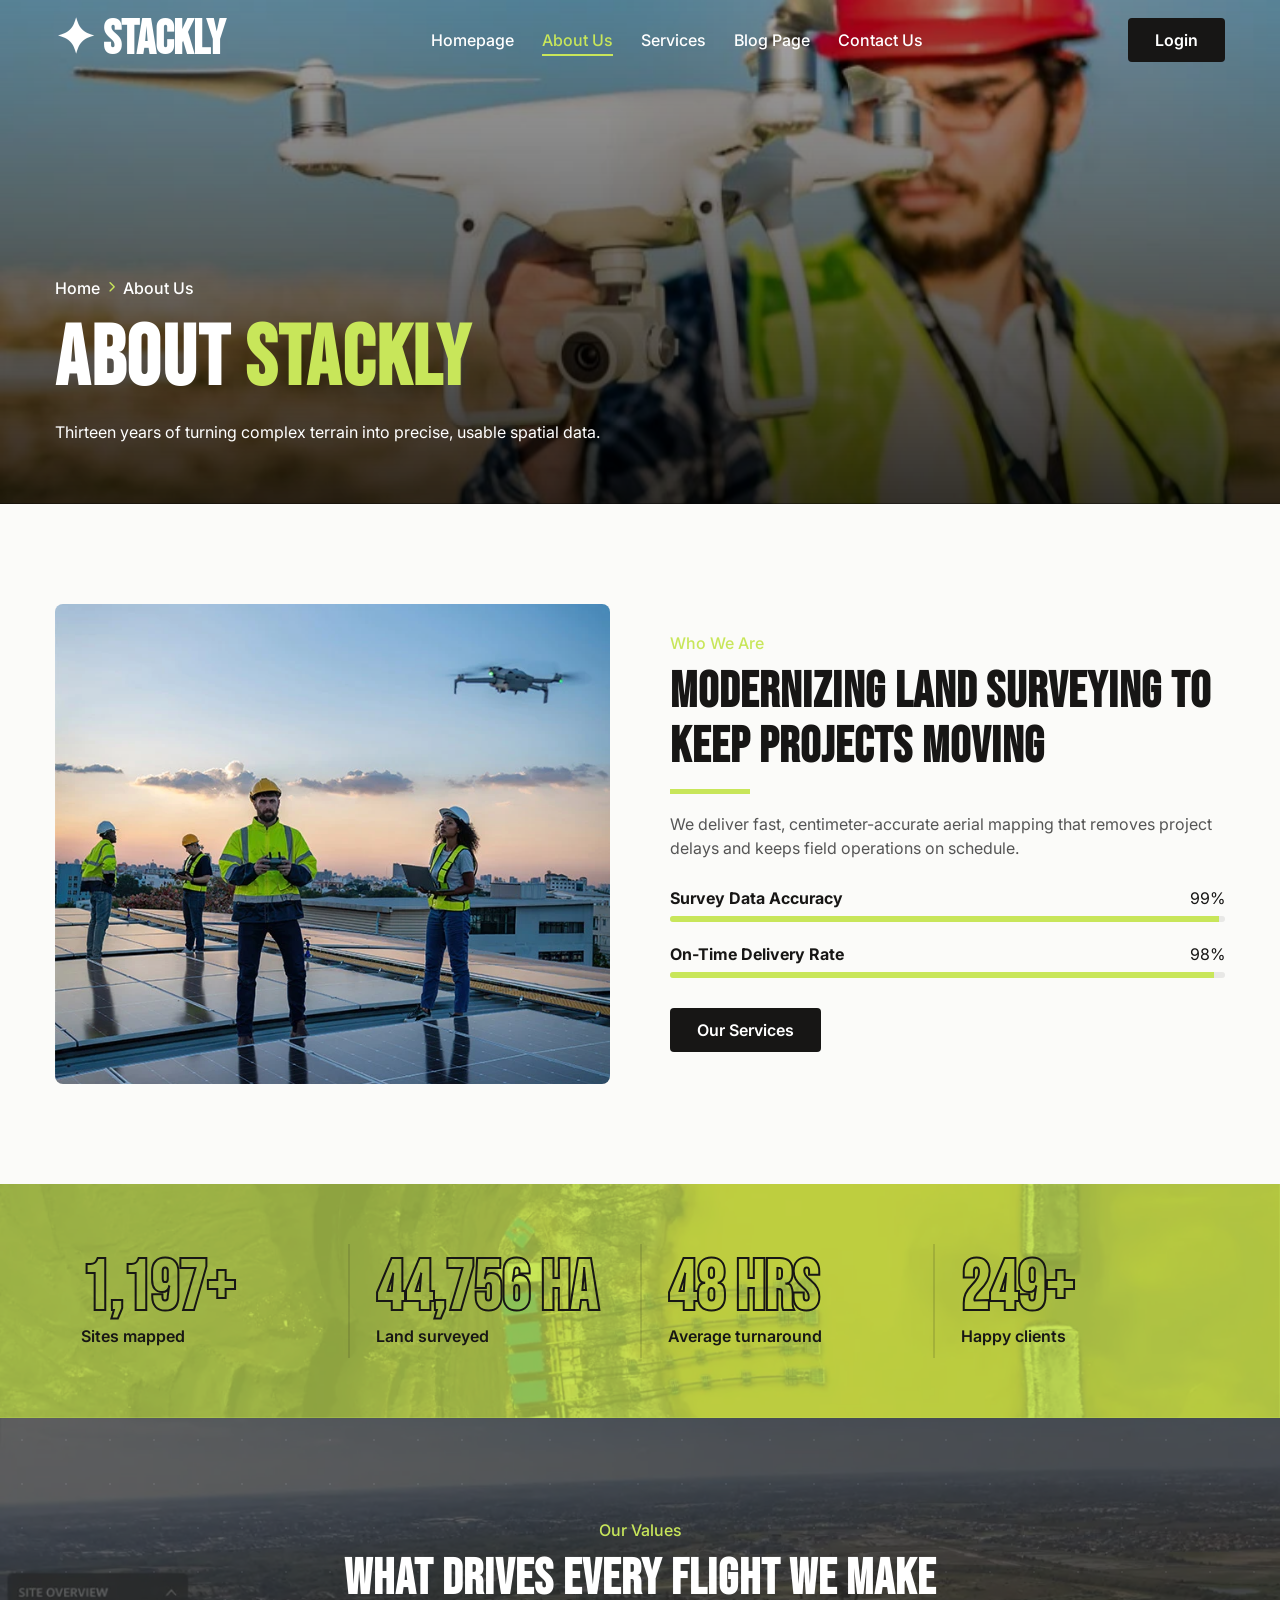
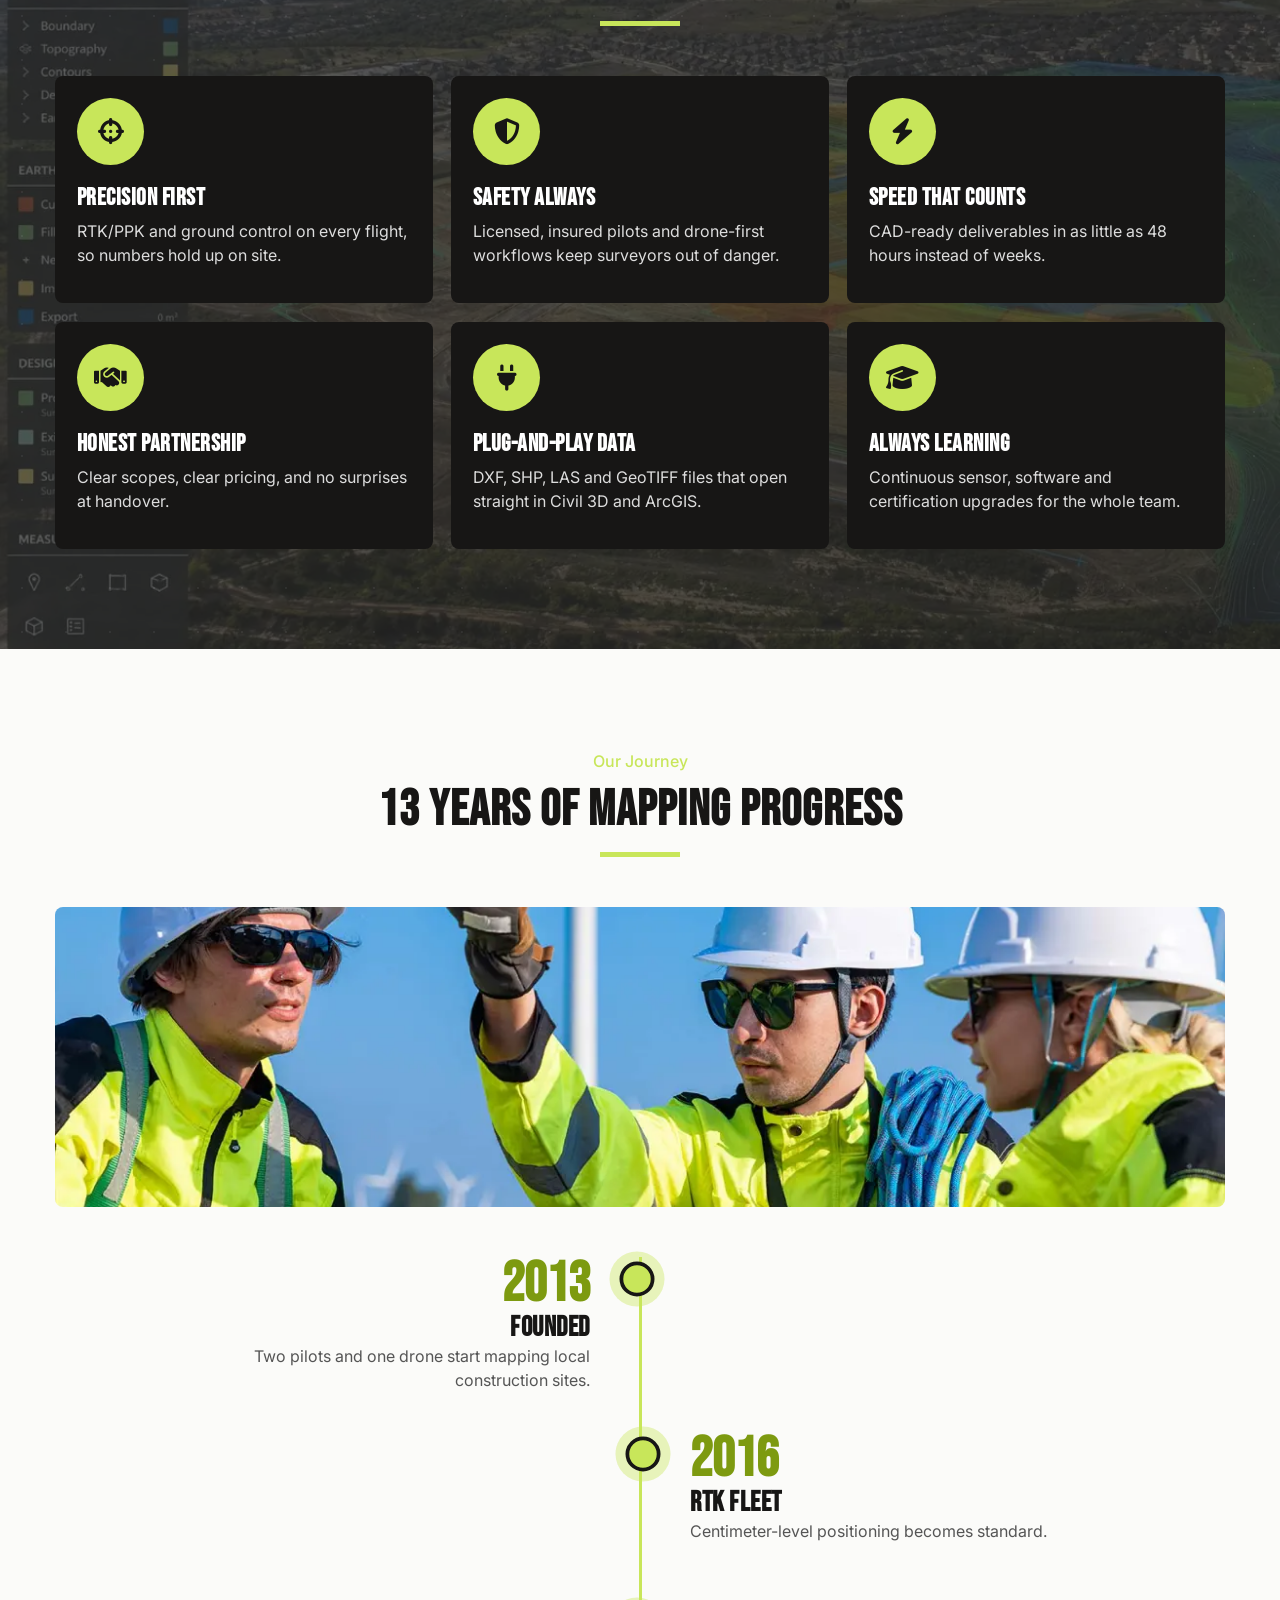
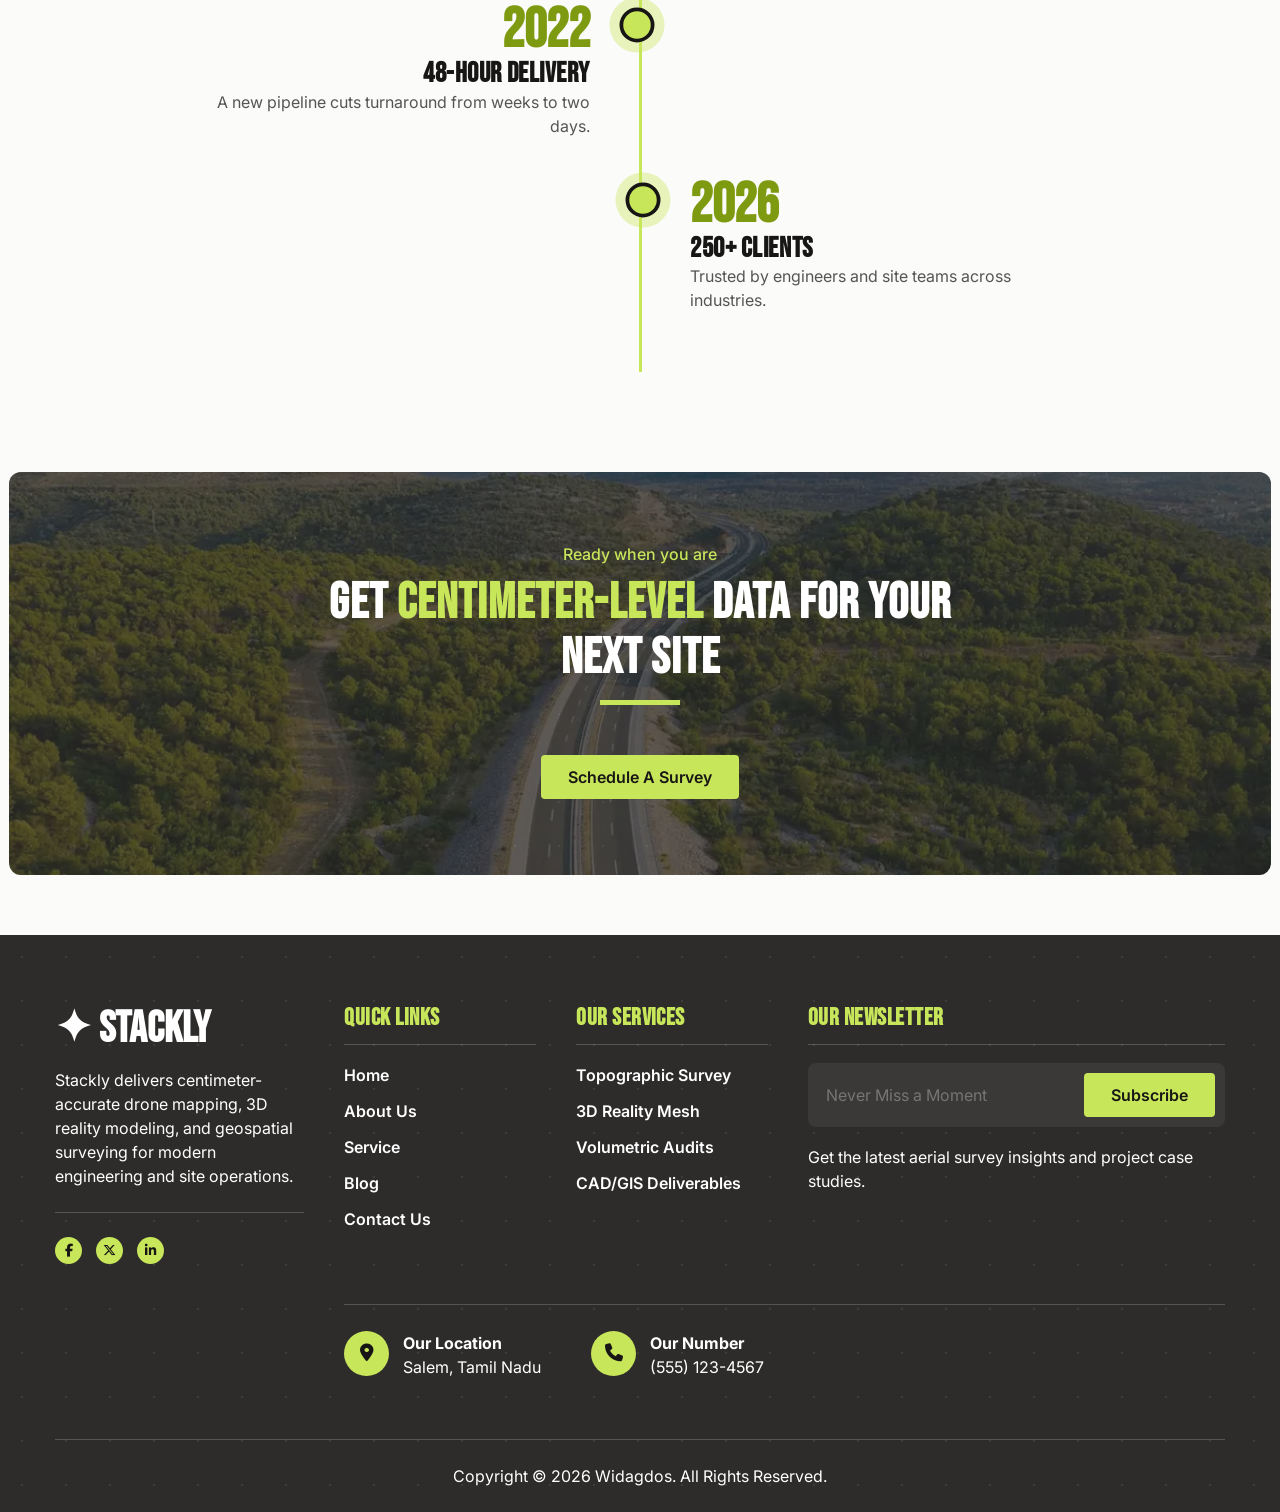
==== about.html @ cba0e506 "before logo change" ====
<!DOCTYPE html>
<html lang="en">

<head>
    <meta charset="UTF-8">
    <meta name="viewport" content="width=device-width, initial-scale=1">
    <title>Stackly – About Us</title>
    <link rel="preconnect" href="https://fonts.googleapis.com">
    <link href="https://fonts.googleapis.com/css2?family=Bebas+Neue&family=Inter:wght@400;500;600&display=swap"
        rel="stylesheet">
    <link rel="stylesheet" href="https://cdnjs.cloudflare.com/ajax/libs/font-awesome/6.5.2/css/all.min.css">
    <link rel="stylesheet" href="style.css">
    <link rel="stylesheet" href="inner.css">
</head>

<body class="">
    <header class="nav">
        <div class="wrap nav-in"><a href="./index.html" class="logo">✦ Stackly</a><button class="burger"
                aria-label="Menu"><i class="fa-solid fa-bars"></i></button>
            <nav class="menu"><a href="./index.html">Homepage</a><a href="./about.html">About Us</a><a
                    href="./service.html">Services</a><a href="./blog.html">Blog Page</a><a
                    href="./contact.html">Contact Us</a></nav><a href="./login.html" class="btn dark">Login</a>
        </div>
    </header>
    <section class="pg"><img
            src="./drone%20with%20person/man-holds-drone-in-field-with-safety-gear-2026-03-18-16-18-51-utc-768x512-compressed.webp"
            alt="Drone mapping">
        <div class="wrap">
            <div class="crumb"><a href="./index.html">Home</a><i class="fa-solid fa-chevron-right"></i><span>About
                    Us</span></div>
            <h1>About <span>Stackly</span></h1>
            <p>Thirteen years of turning complex terrain into precise, usable spatial data.</p>
        </div>
    </section>
    <section class="sec">
        <div class="wrap two">
            <div>
                <div class="ph"><img
                        src="./drone%20with%20person/solar-panel-installers-inspecting-rooftop-with-dro-2026-03-24-07-53-06-utc-compressed.webp"
                        alt="Pilot inspecting site"></div>
            </div>
            <div>
                <p class="eyebrow">Who We Are</p>
                <h2>Modernizing land surveying to keep projects moving</h2>
                <p class="muted" style="margin-bottom:26px">We deliver fast, centimeter-accurate aerial mapping that
                    removes project delays and keeps field operations on schedule.</p>
                <div class="bar" data-v="99">
                    <p><b>Survey Data Accuracy</b><span>99%</span></p>
                    <div><i></i></div>
                </div>
                <div class="bar" data-v="98">
                    <p><b>On-Time Delivery Rate</b><span>98%</span></p>
                    <div><i></i></div>
                </div><a href="./service.html" class="btn dark">Our Services</a>
            </div>
        </div>
    </section>
    <section class="stats"><img class="bgi mul"
            src="./aerial%20view%20lands/aerial-view-of-yellow-mining-waste-pools-2026-03-19-23-01-45-utc-compressed.webp"
            alt="">
        <div class="wrap sgrid">
            <div><b data-c="1200" data-s="+">1,200+</b><span>Sites mapped</span></div>
            <div><b data-c="45000" data-s=" ha">45,000 ha</b><span>Land surveyed</span></div>
            <div><b data-c="48" data-s=" hrs">48 hrs</b><span>Average turnaround</span></div>
            <div><b data-c="250" data-s="+">250+</b><span>Happy clients</span></div>
        </div>
    </section>
    <section class="sec dark dots"><img class="bgi"
            src="./aerial%20view%20lands/06933247-e378-4c4a-9e70-4e19dfe5c025-2026-09-21-1-compressed.webp" alt="">
        <div class="wrap center">
            <p class="eyebrow">Our Values</p>
            <h2>What drives every flight we make</h2>
            <div class="grid3 left">
                <article class="card"><i class="ico"><i class="fa-solid fa-crosshairs"></i></i>
                    <h3>Precision first</h3>
                    <p>RTK/PPK and ground control on every flight, so numbers hold up on site.</p>
                </article>
                <article class="card"><i class="ico"><i class="fa-solid fa-shield-halved"></i></i>
                    <h3>Safety always</h3>
                    <p>Licensed, insured pilots and drone-first workflows keep surveyors out of danger.</p>
                </article>
                <article class="card"><i class="ico"><i class="fa-solid fa-bolt"></i></i>
                    <h3>Speed that counts</h3>
                    <p>CAD-ready deliverables in as little as 48 hours instead of weeks.</p>
                </article>
                <article class="card"><i class="ico"><i class="fa-solid fa-handshake"></i></i>
                    <h3>Honest partnership</h3>
                    <p>Clear scopes, clear pricing, and no surprises at handover.</p>
                </article>
                <article class="card"><i class="ico"><i class="fa-solid fa-plug"></i></i>
                    <h3>Plug-and-play data</h3>
                    <p>DXF, SHP, LAS and GeoTIFF files that open straight in Civil 3D and ArcGIS.</p>
                </article>
                <article class="card"><i class="ico"><i class="fa-solid fa-graduation-cap"></i></i>
                    <h3>Always learning</h3>
                    <p>Continuous sensor, software and certification upgrades for the whole team.</p>
                </article>
            </div>
        </div>
    </section>
    <section class="sec">
        <div class="wrap center">
            <p class="eyebrow">Our Journey</p>
            <h2>13 years of mapping progress</h2>
            <div class="ph wide"><img
                    src="./drone%20with%20person/wind-turbine-engineers-inspecting-drone-on-wind-fa-2026-03-24-08-59-23-utc-compressed.webp"
                    alt="Engineers with survey drone"></div>
            <div class="tl" style="--tl:1">
                <div class="tl-item"><b>2013</b>
                    <h3>Founded</h3>
                    <p>Two pilots and one drone start mapping local construction sites.</p>
                </div>
                <div class="tl-item"><b>2016</b>
                    <h3>RTK fleet</h3>
                    <p>Centimeter-level positioning becomes standard.</p>
                </div>
                <div class="tl-item"><b>2022</b>
                    <h3>48-hour delivery</h3>
                    <p>A new pipeline cuts turnaround from weeks to two days.</p>
                </div>
                <div class="tl-item"><b>2026</b>
                    <h3>250+ clients</h3>
                    <p>Trusted by engineers and site teams across industries.</p>
                </div>
            </div>
        </div>
    </section>
    <section class="cta dark dots"><img class="bgi"
            src="./aerial%20view%20lands/highway-passes-through-landscape-of-mountains-and-2026-03-19-23-09-55-utc-compressed.webp"
            alt="">
        <div class="wrap center">
            <p class="eyebrow">Ready when you are</p>
            <h2>Get <span style="color:var(--lime)">centimeter-level</span> data for your next site</h2><a
                href="./contact.html" class="btn lime">Schedule A Survey</a>
        </div>
    </section>
    <footer class="dark dots foot">
        <div class="wrap fgrid">
            <div><a href="./index.html" class="logo">✦ Stackly</a>
                <p>Stackly delivers centimeter-accurate drone mapping, 3D reality modeling, and geospatial surveying for
                    modern engineering and site operations.</p>
                <div class="soc"><a href="./404.html" aria-label="Facebook"><i
                            class="fa-brands fa-facebook-f"></i></a><a href="./404.html" aria-label="X"><i
                            class="fa-brands fa-x-twitter"></i></a><a href="./404.html" aria-label="LinkedIn"><i
                            class="fa-brands fa-linkedin-in"></i></a></div>
            </div>
            <div>
                <h5>Quick Links</h5><a href="./index.html">Home</a><a href="./about.html">About Us</a><a
                    href="./service.html">Service</a><a href="./blog.html">Blog</a><a href="./contact.html">Contact
                    Us</a>
            </div>
            <div>
                <h5>Our Services</h5><a href="./service.html">Topographic Survey</a><a href="./service.html">3D Reality
                    Mesh</a><a href="./service.html">Volumetric Audits</a><a href="./service.html">CAD/GIS
                    Deliverables</a>
            </div>
            <div>
                <h5>Our Newsletter</h5>
                <form class="news"><input type="email" placeholder="Never Miss a Moment" required><button
                        class="btn lime">Subscribe</button></form>
                <p>Get the latest aerial survey insights and project case studies.</p>
            </div>
            <div class="contact">
                <div><i class="ico"><i class="fa-solid fa-location-dot"></i></i>
                    <p><b>Our Location</b><br>Salem, Tamil Nadu</p>
                </div>
                <div><i class="ico"><i class="fa-solid fa-phone"></i></i>
                    <p><b>Our Number</b><br>(555) 123-4567</p>
                </div>
            </div>
        </div>
        <p class="copy">Copyright © 2026 Widagdos. All Rights Reserved.</p>
    </footer>
    <script src="inner.js"></script>
</body>

</html>
---- style.css ----
:root{--lime:#c8e65a;--ink:#171615;--panel:#2d2c2b;--bg:#fbfbf9;--mut:#555;--r:8px}
*{box-sizing:border-box;margin:0;padding:0}
html{scroll-behavior:smooth}
body{font-family:Inter,sans-serif;background:var(--bg);color:var(--ink);line-height:1.5}
h1,h2,h3,h4,h5,.logo,.n,.years strong{font-family:'Bebas Neue',sans-serif;font-weight:400;text-transform:uppercase;line-height:1.1;letter-spacing:.02em}
a{color:inherit;text-decoration:none}
ul{list-style:none}
.wrap{max-width:1210px;margin:0 auto;padding:0 20px}
.sec{padding:100px 0}
h2{font-size:clamp(34px,4.5vw,50px);margin-bottom:18px}
.eyebrow{color:var(--lime);font-weight:500;margin-bottom:10px}
.muted{color:var(--mut)}
.center{text-align:center}.center h2{max-width:700px;margin:0 auto 50px}
.btn{display:inline-block;padding:12px 27px;border:0;border-radius:4px;font:600 16px Inter;cursor:pointer;transition:.2s}
.btn.lime{background:var(--lime);color:var(--ink)}.btn.dark{background:var(--ink);color:#fff}
.btn:hover{transform:translateY(-2px)}
:focus-visible{outline:2px solid var(--lime);outline-offset:3px}
.dark{background:var(--ink);color:#fff}
.dots{background-image:radial-gradient(circle,#ffffff14 1px,transparent 1.5px);background-size:44px 44px;background-color:var(--panel)}
.grad{background:radial-gradient(circle at 30% 0,#333,#1c1b1a 60%)}
.ph{border-radius:var(--r);position:relative}
.ico{display:grid;place-items:center;width:67px;height:67px;border-radius:50%;background:var(--lime);font-style:italic;font-size:26px;color:var(--ink)}

/* nav */
.nav{position:fixed;inset:0 0 auto;z-index:20;padding:14px 0;transition:.3s}
.nav.stuck{background:#171615ee;backdrop-filter:blur(8px)}
.nav-in{display:flex;align-items:center;justify-content:space-between;gap:20px;color:#fff}
.logo{font-size:48px;color:#fff}.logo{letter-spacing:0}
.menu{display:flex;gap:28px;font-weight:500}
.menu a:hover{color:var(--lime)}
.burger{display:none;background:none;border:0;color:#fff;font-size:28px}

/* hero (CHANGED: real background image, gradient overlay kept for text contrast) */
.hero{min-height:100vh;display:flex;align-items:flex-end;padding:160px 0 50px;color:#fff;border-radius:0;
 background:linear-gradient(180deg,#0000 30%,#000a 90%),url("./drones/drone-flying-above-mountain-landscape-on-overcast-2026-03-17-05-30-53-utc-compressed.webp") center/cover no-repeat,linear-gradient(160deg,#8fb6d3,#5d87a6 50%,#3b4a58)}
.hero-in{display:flex;justify-content:space-between;align-items:flex-end;gap:30px;width:100%}
.hero h1{font-size:clamp(56px,9vw,96px);margin-bottom:24px}.hero h1 span{color:var(--lime)}
.hero p{max-width:600px;margin-bottom:34px;font-size:17px}
.watch{display:grid;grid-template-columns:1fr 200px;background:#2a2928;border-radius:var(--r);position:relative;width:min(423px,100%)}
.watch>div:first-of-type{padding:26px 26px 20px}.watch h3{font-size:24px;margin-bottom:10px}.watch p{font-size:15px;margin:0}
.tag{position:absolute;top:-40px;right:0;background:var(--lime);color:var(--ink);padding:5px 13px;border-radius:4px 4px 0 0;font-weight:500;font-size:16px;font-family:Inter}
.vid{display:grid;place-items:center;height:160px;border-radius:0 var(--r) var(--r) 0}
.play{width:55px;height:55px;border-radius:50%;border:0;background:var(--lime);cursor:pointer;font-size:16px}

/* about */
.about{display:grid;grid-template-columns:1fr 1fr;gap:60px;align-items:center}
.collage{position:relative;height:630px;margin-left:58px}
.collage .big{width:464px;height:100%;background:linear-gradient(180deg,#3a7ab8,#e0a370 60%,#2a3a55)}
.collage .small{position:absolute;left:-58px;top:70px;width:232px;height:230px;border:4px solid #fff;background:linear-gradient(#0a8ee8,#c8e65a)}
.years{position:absolute;right:-58px;bottom:55px;width:290px;height:187px;padding:26px;border-radius:var(--r);color:#fff;background:linear-gradient(160deg,#5f7a10,var(--lime))}
.years strong{display:block;font-size:80px;line-height:1}.years span{font:400 32px 'Bebas Neue';text-transform:uppercase}
.about h2{color:var(--ink)}.about .muted{margin-bottom:30px}
.lic{display:flex;gap:16px;margin-bottom:24px}.ico{flex:none}.lic .ico{width:54px;height:54px;font-size:22px}
.lic h4{font-size:24px}
.bar{margin-bottom:20px}.bar p{display:flex;justify-content:space-between}
.bar div{height:6px;background:#e8e8e6;border-radius:6px;margin-top:6px;overflow:hidden}
.bar i{display:block;height:100%;width:0;background:var(--lime);transition:width 1.4s ease}
.bar+.btn{margin-top:10px}

/* services */
.head-row{display:flex;justify-content:space-between;align-items:flex-start;gap:20px;margin-bottom:50px}
.head-row h2{max-width:640px;margin:0}
.grid3{display:grid;grid-template-columns:repeat(3,1fr);gap:18px}
.card{background:var(--ink);padding:22px;border-radius:var(--r)}
.card .ico{width:67px;height:67px;margin-bottom:26px}
.card h3{font-size:24px;margin-bottom:8px}.card p{margin-bottom:14px}.card>a{font-weight:600;display:inline-block;margin-bottom:22px}
.card .ph{height:283px;background:linear-gradient(135deg,#d99a3a,#f2d6a0 50%,#4e9c92)}
.card .ph.b{background:linear-gradient(135deg,#1e3a4a,#38c9c0 60%,#8a5ab8)}
.card .ph.c{background:linear-gradient(135deg,#6c7a86,#c9d86a 55%,#e4553f)}
.pill{position:absolute;left:14px;bottom:14px;background:var(--lime);color:var(--ink);padding:6px 14px;border-radius:20px;font-weight:600}
.trust{text-align:center;margin-top:40px}.trust em{font-style:normal;color:var(--lime)}

/* why */
.why{position:relative;height:580px}
.drone{position:absolute;inset:40px 0 0;display:grid;place-items:center;font-size:200px;opacity:.85}
.fbox{position:absolute;width:308px;padding:22px 26px;border:1px solid #c9c9d9;border-radius:16px;text-align:left;background:var(--bg)}
.fbox h4{font-size:23px;margin-bottom:6px}.fbox p{color:var(--mut)}
.n{position:absolute;font-size:44px}
.f1{right:0;top:55px}.f1 .n{top:-58px;left:143px}
.f2{right:100px;bottom:0}.f2 .n{top:-42px;left:158px}
.f3{left:0;top:230px}.f3 .n{top:-42px;left:-40px;left:auto;right:-140px;top:-45px}

/* testimonial */
.testi{display:grid;grid-template-columns:1fr 1.1fr;gap:80px;align-items:center;padding:40px 20px}
.testi>div:first-child{padding-right:40px;border-right:1px solid #ffffff30}
.testi h2{font-size:44px}
.slider{overflow:hidden}
.track{display:flex;transition:transform .6s ease}
blockquote{flex:0 0 100%;padding-right:30px;font-weight:500;font-size:19px}
.stars{color:#fbbf24;letter-spacing:8px;margin-bottom:14px}
blockquote footer{display:flex;gap:14px;align-items:center;margin-top:22px}
.av{width:63px;height:63px;border-radius:50%;background:linear-gradient(135deg,#ddd,#888)}
blockquote footer b{display:block;font:400 22px 'Bebas Neue';color:var(--lime);letter-spacing:.03em;text-transform:uppercase}
blockquote footer span{font-weight:400;font-size:16px}
.dotsnav{display:flex;gap:10px;margin-top:20px}
.dotsnav button{width:8px;height:8px;border-radius:50%;border:0;background:#888;cursor:pointer;padding:0}
.dotsnav .on{background:var(--lime)}

/* cases */
.left{text-align:left}
.case{height:518px;overflow:hidden;border-radius:14px;color:#fff;display:flex;align-items:flex-end;padding:22px;overflow:visible}
.case .tag{top:-18px;left:19px;right:auto;border-radius:4px;font:400 18px 'Bebas Neue';text-transform:uppercase}
.case.d{background:linear-gradient(#cfe0ee,#5f8f4a 55%,#3e5a2c)}
.case.e{background:linear-gradient(135deg,#222,#8a7a10 65%,#3a4a5a)}
.case.g{background:linear-gradient(135deg,#a8703f,#d9b98a 60%,#8ea0aa)}
.cap{width:100%;padding:16px 18px;background:#2b2320c8;backdrop-filter:blur(6px);border-radius:8px}
.cap h3{font-size:24px;margin-bottom:8px}.cap p{font-size:15px;margin-bottom:8px}

/* cta / how */
.cta{margin:0 9px;border-radius:12px;padding:70px 0;position:relative}
.cta-in{display:grid;grid-template-columns:1fr 1fr;gap:30px;align-items:center}
.cta h2 span{color:var(--lime)}.cta p:not(.eyebrow){margin-bottom:26px}
.map{font-size:260px;text-align:center;opacity:.55;filter:grayscale(1)}
.how{display:grid;grid-template-columns:.8fr 1.4fr;gap:50px}
.step{background:#f4f4f4;border-radius:var(--r);padding:18px;margin-bottom:18px}
.sh{display:flex;align-items:center;gap:14px;cursor:pointer}
.sh i{display:grid;place-items:center;width:51px;height:51px;border-radius:50%;background:var(--lime);font:400 28px 'Bebas Neue'}
.sh h3{font-size:26px}
.sb{display:flex;gap:26px;margin-top:14px;padding:18px;background:#ececec;border-radius:var(--r)}
.sb p{flex:1;padding-right:26px;border-right:1px solid #ccc;color:var(--mut)}
.sb ul{flex:1;color:var(--mut)}.sb li:before{content:"● ";font-size:10px;color:var(--ink)}
.step.open{background:var(--ink);color:#fff}.step.open .sb{background:#fff;color:var(--ink)}.step.open .sb p,.step.open .sb ul{color:var(--ink)}

/* faq */
.faq{display:grid;grid-template-columns:1fr 1fr;gap:60px;align-items:center;padding-top:60px;padding-bottom:60px}
.faqimg{position:relative;height:600px}
.faqimg .one{position:absolute;left:87px;top:0;width:406px;height:450px;background:linear-gradient(#78a9d6,#c9b07a)}
.faqimg .two{position:absolute;right:0;bottom:0;width:260px;height:235px;border:5px solid #111;background:linear-gradient(#5b9ad6,#c9c1b0)}
.badge{position:absolute;left:0;top:356px;width:174px;height:174px;border-radius:50%;background:linear-gradient(160deg,#5f7a10,var(--lime));color:var(--ink);display:grid;place-content:center;text-align:center;font-weight:500;z-index:2}
.badge b{font:400 44px 'Bebas Neue'}
.faq h2 span{color:var(--lime)}
.q{margin-bottom:14px;border-radius:4px;overflow:hidden}
.q button{width:100%;display:flex;justify-content:space-between;padding:13px 14px;border:0;background:#fff;font:600 16px Inter;text-align:left;cursor:pointer}
.q b{transition:.3s;transform:rotate(180deg)}
.q.open button{background:var(--lime)}.q.open b{transform:none}
.a{max-height:0;overflow:hidden;transition:max-height .35s;background:#1a1918;padding:0 22px}
.q.open .a{max-height:220px;padding:18px 22px}

/* blog */
.post{background:#f4f4f4;border-radius:var(--r);padding-bottom:26px}
.post .ph{height:256px;border-radius:var(--r) var(--r) 0 0;margin-bottom:26px}
.p1{background:linear-gradient(#1a8ee8,#c8e65a)}.p2{background:linear-gradient(135deg,#8a6a4a,#e8e6e0)}.p3{background:linear-gradient(#6a98c0,#8db0cf)}
.post h3,.post p,.post .btn{margin-left:18px;margin-right:18px}
.post h3{font-size:24px;margin-bottom:8px}.post p{margin-bottom:14px}

/* footer */
.foot{padding-top:70px}
.fgrid{display:grid;grid-template-columns:1.3fr 1fr 1fr 1.4fr;gap:40px}
.fgrid>div:first-child .logo{font-size:44px}
.fgrid a:not(.btn):not(.logo){display:block;margin-bottom:12px;font-weight:600}
.fgrid h5{font-size:24px;color:var(--lime);padding-bottom:12px;margin-bottom:18px;border-bottom:1px solid #ffffff30}
.fgrid>div:first-child p{margin:14px 0 24px;padding-bottom:24px;border-bottom:1px solid #ffffff30}
.soc{display:flex;gap:14px}.soc a{width:27px;height:27px;border-radius:50%;background:var(--lime);color:var(--ink);display:grid!important;place-items:center;font-size:13px;margin:0!important}
.news{display:flex;justify-content:space-between;gap:10px;background:#3a3938;padding:10px;border-radius:var(--r);margin-bottom:18px}
.news input{background:none;border:0;color:#fff;min-width:0;flex:1;font:16px Inter;padding-left:8px}
.contact{grid-column:2/-1;display:flex;gap:50px;border-top:1px solid #ffffff30;padding-top:26px}
.contact>div{display:flex;gap:14px}.contact .ico{width:45px;height:45px;font-size:18px}
.copy{text-align:center;margin-top:60px;padding:24px 0;border-top:1px solid #ffffff30;max-width:1170px;margin-inline:auto}

/* responsive */
@media(max-width:960px){
 .menu{position:absolute;top:100%;left:0;right:0;flex-direction:column;background:var(--ink);padding:20px;display:none}
 .menu.show{display:flex}.burger{display:block}.nav-in>.btn{display:none}
 .hero-in,.head-row{flex-direction:column;align-items:flex-start}
 .about,.testi,.cta-in,.how,.faq{grid-template-columns:1fr}
 .collage{height:500px;margin:0 58px 0 58px}.collage .big{width:100%}
 .grid3{grid-template-columns:1fr}.fgrid{grid-template-columns:1fr 1fr}.contact{grid-column:1/-1;flex-direction:column;gap:20px}
 .testi>div:first-child{border:0;padding:0}
 .why{height:auto;display:grid;gap:60px}.drone,.fbox{position:static}.fbox{width:100%}.n{position:static;display:block;margin-bottom:6px}
 .drone{font-size:120px}.faqimg{height:520px}.map{font-size:140px}
 .sb{flex-direction:column}.sb p{border:0;padding:0}
}
@media(prefers-reduced-motion:reduce){*{transition:none!important;scroll-behavior:auto!important}}

/* ===== FONTS: bolder condensed headings like the original ===== */
h1,h2,h3,h4,h5,.logo,.n,.years strong,.years span,.sh i,.badge b,blockquote footer b,.case .tag{font-weight:700}
section[id]{scroll-margin-top:70px}

/* ===== KEYFRAMES ===== */
@keyframes up{from{opacity:0;transform:translateY(40px)}}
@keyframes down{from{opacity:0;transform:translateY(-30px)}}
@keyframes dotdrift{to{background-position:44px 44px}}
@keyframes float{0%,100%{transform:translateY(0) rotate(-2deg)}50%{transform:translateY(-22px) rotate(2deg)}}
@keyframes ring{to{transform:scale(1.9);opacity:0}}
@keyframes shimmer{to{background-position:200% 0}}

/* ===== PAGE LOAD (hero) ===== */
/* CHANGED: removed the "drift" background animation (it animated the old gradient, not the photo) */
.nav-in{animation:down .8s backwards}
.hero h1{animation:up 1s .2s backwards}
.hero p{animation:up 1s .45s backwards}
.hero .btn{animation:up 1s .65s backwards}
.watch{animation:up 1s .85s backwards}
.hero h1 span{background:linear-gradient(90deg,var(--lime),#f4ffb8,var(--lime));background-size:200% 100%;-webkit-background-clip:text;background-clip:text;color:transparent;animation:shimmer 4s linear infinite}
.dots{animation:dotdrift 30s linear infinite}
.drone{animation:float 6s ease-in-out infinite}

/* ===== SCROLL PROGRESS + NAV ===== */
#prog{position:fixed;top:0;left:0;height:3px;width:0;background:var(--lime);z-index:40}
.nav.hide{transform:translateY(-100%)}
.menu a{position:relative}
.menu a::after{content:"";position:absolute;left:0;bottom:-4px;height:2px;width:100%;background:var(--lime);transform:scaleX(0);transform-origin:left;transition:transform .3s}
.menu a:hover::after{transform:scaleX(1)}
.logo{transition:.3s;display:inline-block}.logo:hover{color:var(--lime);transform:scale(1.06) rotate(-2deg)}

/* ===== BUTTONS ===== */
.btn{position:relative;overflow:hidden;transition:transform .25s,box-shadow .25s,background .25s,color .25s}
.btn::after{content:"";position:absolute;inset:0;background:linear-gradient(105deg,transparent 30%,#fff7 50%,transparent 70%);transform:translateX(-130%);transition:transform .6s}
.btn:hover::after{transform:translateX(130%)}
.btn:active{transform:scale(.96)}
.btn.lime:hover{background:#d9f26f;box-shadow:0 10px 24px #c8e65a66}
.btn.dark:hover{background:var(--lime);color:var(--ink);box-shadow:0 10px 24px #0003}

/* ===== HOVER EFFECTS ===== */
.watch{transition:transform .35s,box-shadow .35s}.watch:hover{transform:translateY(-6px);box-shadow:0 20px 40px #0006}
.play{position:relative;transition:transform .3s}.play::after{content:"";position:absolute;inset:0;border-radius:50%;border:2px solid var(--lime);animation:ring 2s infinite}
.watch:hover .play{transform:scale(1.15)}
.years{transition:transform .35s,box-shadow .35s}.years:hover{transform:scale(1.05);box-shadow:0 20px 40px #5f7a1055}
.collage .small{transition:box-shadow .35s}.collage:hover .small{box-shadow:0 20px 40px #0004}
.lic .ico,.card .ico{transition:transform .4s,background .3s}
.lic:hover .ico,.card:hover .ico{transform:rotate(-12deg) scale(1.12);background:#fff}

.card{transition:transform .35s,box-shadow .35s,background .35s}
.card:hover{transform:translateY(-10px);background:#211f1d;box-shadow:0 24px 44px #0009}
.card>a{transition:transform .3s,color .3s}.card>a:hover{transform:translateX(8px);color:var(--lime)}
.card .ph,.post .ph{overflow:hidden}
/* CHANGED: zoom effect now runs on the <img>, the gradient pseudo-element is disabled */
.card .ph::before,.post .ph::before{display:none}
.card:hover .ph>img,.post:hover .ph>img{transform:scale(1.14)}
.pill{z-index:1;transition:transform .3s}.card:hover .pill{transform:translateY(-4px)}

.fbox{transition:transform .35s,border-color .35s,box-shadow .35s}
.fbox:hover{transform:translateY(-8px);border-color:var(--lime);box-shadow:0 18px 36px #0001}
.fbox .n{transition:color .3s,transform .3s}.fbox:hover .n{color:#7d9a10;transform:scale(1.25)}

.case{transition:transform .4s,box-shadow .4s}
.case:hover{transform:translateY(-10px);box-shadow:0 26px 46px #0004}
.cap{transition:transform .4s,background .4s}.case:hover .cap{transform:translateY(-8px);background:#2b2320f2}

.step{transition:transform .3s,background .3s}
.step:not(.open):hover{transform:translateX(8px);background:#ebebeb}
.sh i{transition:transform .4s}.step:hover .sh i{transform:rotate(360deg)}

.q button{transition:background .25s,padding .25s}
.q button:hover{background:#eef8c2;padding-left:22px}.q.open button:hover{background:var(--lime)}
.a{transition:max-height .45s ease,padding .45s ease}
.badge{transition:transform .4s}.faqimg:hover .badge{transform:scale(1.08) rotate(-6deg)}

.post{transition:transform .35s,box-shadow .35s}
.post:hover{transform:translateY(-10px);box-shadow:0 22px 44px #0002}
.post h3{transition:color .3s}.post:hover h3{color:#5f7a10}

.fgrid a:not(.btn):not(.logo){transition:transform .25s,color .25s}
.fgrid a:not(.btn):not(.logo):hover{color:var(--lime);transform:translateX(6px)}
.soc a{transition:transform .5s,background .3s}.soc a:hover{transform:translateY(-4px) rotate(360deg);background:#fff}
.news{transition:box-shadow .3s}.news:focus-within{box-shadow:0 0 0 2px var(--lime)}
.contact .ico{transition:transform .4s}.contact>div:hover .ico{transform:scale(1.15) rotate(-10deg)}

/* ===== TESTIMONIAL TRANSITIONS ===== */
blockquote{opacity:.15;transform:scale(.96);transition:opacity .7s,transform .7s}
blockquote.act{opacity:1;transform:none}
.dotsnav button{transition:width .35s,background .35s,border-radius .35s}
.dotsnav .on{width:26px;border-radius:8px}

/* ===== SCROLL REVEAL (classes added by script.js) ===== */
.rv{opacity:0;transform:translateY(45px);transition:opacity .9s ease,transform .9s cubic-bezier(.2,.7,.2,1);transition-delay:var(--d,0s)}
.rv[data-rv=left]{transform:translateX(-70px)}
.rv[data-rv=right]{transform:translateX(70px)}
.rv[data-rv=zoom]{transform:scale(.8)}
.rv.in{opacity:1;transform:none}

@media(max-width:960px){.rv[data-rv=left],.rv[data-rv=right]{transform:translateY(45px)}}
@media(prefers-reduced-motion:reduce){*,*::before,*::after{animation:none!important;transition:none!important}.rv{opacity:1;transform:none}}

/* ===== NEW SECTIONS ===== */
body{overflow-x:clip}
@keyframes mq{to{transform:translateX(-50%)}}
@keyframes scan{0%,100%{top:0}50%{top:calc(100% - 3px)}}
@keyframes pan{to{background-position:0 0,60px 60px,60px 60px}}
@keyframes breathe{to{background-position:40px 30px,-30px -40px,0 0}}
@keyframes tpin{from{transform:scale(1.08)}}
@property --a{syntax:"<angle>";initial-value:0deg;inherits:false}
@keyframes spin{to{--a:360deg}}

/* 1 marquee */
.marq{background:var(--lime);color:var(--ink);overflow:hidden;transform:rotate(-1.5deg);margin:-34px -20px 0;padding:14px 0;position:relative;z-index:3;border-block:3px solid var(--ink)}
.marq-t{display:flex;width:max-content;animation:mq 30s linear infinite}
.marq:hover .marq-t{animation-play-state:paused}
.marq-t span{font:700 34px 'Bebas Neue';text-transform:uppercase;padding:0 26px;white-space:nowrap}
.marq-t span::after{content:"✦";margin-left:52px}

/* 2 stats */
.stats{background:var(--lime);padding:70px 0}
.sgrid{display:grid;grid-template-columns:repeat(4,1fr)}
.sgrid>div{position:relative;overflow:hidden;padding:10px 26px;border-left:2px solid #17161522}
.sgrid>div:first-child{border:0}
.sgrid b{display:block;font:700 clamp(46px,5.5vw,80px)/1 'Bebas Neue';color:transparent;-webkit-text-stroke:2px var(--ink);transition:color .4s}
.sgrid span{font-weight:600}
.sgrid>div::before{content:"";position:absolute;left:0;bottom:0;height:4px;width:100%;background:var(--ink);transform:scaleX(0);transform-origin:left;transition:transform .5s}
.sgrid>div:hover::before{transform:scaleX(1)}.sgrid>div:hover b{color:var(--ink)}

/* 3 deliverables tabs */
.dl{display:grid;grid-template-columns:.8fr 1.4fr;gap:34px;text-align:left}
.dl-tabs{display:grid;gap:10px;align-content:start}
.dl-tabs button{border:0;text-align:left;cursor:pointer;padding:16px 22px;border-radius:8px;background:#f1f1ee;font:700 26px 'Bebas Neue';text-transform:uppercase;letter-spacing:.02em;transition:transform .3s,background .3s,color .3s}
.dl-tabs small{display:block;font:400 14px Inter;text-transform:none;letter-spacing:0;color:var(--mut)}
.dl-tabs button:hover{transform:translateX(8px)}
.dl-tabs .on{background:var(--ink);color:var(--lime);transform:translateX(14px)}.dl-tabs .on small{color:#bbb}
.dl-panel{position:relative;min-height:440px;border-radius:14px;overflow:hidden;background:var(--ink);color:#fff}
.tp{position:absolute;inset:0;display:flex;flex-direction:column;opacity:0;visibility:hidden;transition:opacity .5s,visibility .5s}
.tp.on{opacity:1;visibility:visible}.tp.on .art{animation:tpin .9s cubic-bezier(.2,.7,.2,1)}
.art{flex:1;position:relative;overflow:hidden}
.art::after{content:"";position:absolute;left:0;right:0;top:0;height:3px;background:var(--lime);box-shadow:0 0 22px 3px var(--lime);animation:scan 3.5s ease-in-out infinite}
.a1{background:linear-gradient(135deg,#4a7a3a,#c9b07a 50%,#6a8aa8),repeating-linear-gradient(90deg,#0003 0 1px,transparent 1px 60px),repeating-linear-gradient(0deg,#0003 0 1px,transparent 1px 60px);animation:pan 18s linear infinite alternate}
.a2{background:repeating-radial-gradient(ellipse at 30% 40%,var(--lime) 0 2px,transparent 2px 22px),repeating-radial-gradient(ellipse at 75% 70%,#c8e65a66 0 2px,transparent 2px 26px),#1f2a24;animation:breathe 12s ease-in-out infinite alternate}
.a3{background:repeating-radial-gradient(circle at 60% 50%,#0003 0 10px,transparent 10px 24px),linear-gradient(135deg,#2b5aa8,#3fae6b 30%,#e8d85a 55%,#d97a3a 78%,#b8352f)}
.a4{background:radial-gradient(#38e0d0 1.2px,transparent 1.7px) 0 0/14px 14px,radial-gradient(#a06af0 1px,transparent 1.6px) 7px 7px/14px 14px,#0f1d26;animation:pan 8s linear infinite}
.info{padding:22px 26px;background:#111}.info h3{font-size:30px;color:var(--lime)}.info p{margin:4px 0 12px;color:#ddd}
.chips span{display:inline-block;margin:0 8px 0 0;padding:3px 12px;border:1px solid var(--lime);border-radius:20px;font-size:13px;font-weight:600}

/* 4 before/after */
.cmp{position:relative;--p:50%;max-width:1000px;height:460px;margin:0 auto;border-radius:14px;overflow:hidden;user-select:none}
.ly{position:absolute;inset:0;display:flex;align-items:flex-end;padding:22px}
.ly.g{justify-content:flex-end;background:repeating-linear-gradient(0deg,#0002 0 2px,transparent 2px 80px),repeating-linear-gradient(90deg,#0002 0 2px,transparent 2px 80px),#9c9a90}
.ly.d{clip-path:inset(0 calc(100% - var(--p)) 0 0);background:radial-gradient(circle at 30% 40%,#e4553f,transparent 40%),radial-gradient(circle at 70% 60%,#c9d86a,transparent 45%),radial-gradient(circle at 50% 15%,#38c9c0,transparent 40%),repeating-radial-gradient(circle at 40% 50%,#0003 0 2px,transparent 2px 14px),#2d4a5a}
.chip{background:var(--lime);color:var(--ink);padding:7px 16px;border-radius:20px;font-weight:600;font-size:14px}
.hd{position:absolute;top:0;bottom:0;left:var(--p);width:4px;margin-left:-2px;background:var(--lime);pointer-events:none}
.hd::after{content:"\f337";font-family:"Font Awesome 6 Free";font-weight:900;position:absolute;top:50%;left:50%;width:50px;height:50px;margin:-25px;display:grid;place-items:center;border-radius:50%;background:var(--lime);color:var(--ink);font-size:22px;box-shadow:0 0 0 8px #c8e65a44;transition:transform .3s}
.cmp:hover .hd::after{transform:scale(1.15)}
.cmp input{position:absolute;inset:0;width:100%;height:100%;margin:0;opacity:0;cursor:ew-resize}

/* 5 flip cards */
.flips{display:grid;grid-template-columns:repeat(4,1fr);gap:18px;text-align:left}
.fw{height:340px;perspective:1000px;outline-offset:6px}
.fi{position:relative;height:100%;transform-style:preserve-3d;transition:transform .8s cubic-bezier(.2,.7,.2,1)}
.fw:hover .fi,.fw:focus .fi{transform:rotateY(180deg)}
.ff,.fb{position:absolute;inset:0;padding:26px;border-radius:14px;backface-visibility:hidden;display:flex;flex-direction:column;justify-content:space-between}
.ff{background:var(--ink);color:#fff}.ff h3{font-size:30px}.ff p{color:var(--lime);font-size:14px}
.fb{background:var(--lime);transform:rotateY(180deg);justify-content:flex-start;gap:18px}.fb h3{font-size:30px}.fb li{padding:10px 0;border-bottom:1px solid #17161533;font-weight:600}

/* 6 timeline */
.tl{position:relative;max-width:900px;margin:0 auto;text-align:left}
.tl::before,.tl::after{content:"";position:absolute;left:50%;top:0;bottom:0;width:3px;margin-left:-1.5px;background:#e4e4de}
.tl::after{background:var(--lime);transform:scaleY(var(--tl,0));transform-origin:top}
.tl-item{position:relative;width:50%;padding:0 50px 60px 0;text-align:right}
.tl-item:nth-child(even){margin-left:50%;padding:0 0 60px 50px;text-align:left}
.tl-item::before{content:"";position:absolute;right:-11px;top:8px;width:22px;height:22px;border-radius:50%;background:var(--bg);border:3px solid #ccc;z-index:1;transition:.5s}
.tl-item:nth-child(even)::before{right:auto;left:-11px}
.tl-item.on::before{background:var(--lime);border-color:var(--ink);transform:scale(1.25);box-shadow:0 0 0 8px #c8e65a66}
.tl-item b{display:block;font:700 56px/1 'Bebas Neue';color:#7d9a10;transition:transform .4s}
.tl-item:hover b{transform:scale(1.1)}.tl-item h3{font-size:28px}.tl-item p{color:var(--mut)}

/* 7 pricing */
.tog{display:flex;justify-content:center;align-items:center;gap:14px;margin:-24px 0 44px;font-weight:600}
.tog span{opacity:.45;transition:opacity .3s}.tog span:first-child,.tog.ann span:last-child{opacity:1}.tog.ann span:first-child{opacity:.45}
.tog em{font-style:normal;background:var(--lime);padding:2px 9px;border-radius:12px;font-size:13px}
.sw{width:58px;height:30px;border:0;border-radius:30px;background:var(--ink);position:relative;cursor:pointer}
.sw::after{content:"";position:absolute;top:4px;left:4px;width:22px;height:22px;border-radius:50%;background:var(--lime);transition:transform .35s cubic-bezier(.5,1.6,.4,1)}
.sw.on::after{transform:translateX(28px)}
.plan{position:relative;padding:34px 30px;border-radius:14px;background:#f4f4f4;transition:transform .35s,box-shadow .35s}
.plan:hover{transform:translateY(-10px);box-shadow:0 24px 44px #0002}
.plan h3{font-size:30px}
.price{margin:10px 0 18px;font-size:30px;font-weight:600}.price b{font:700 68px/1 'Bebas Neue'}.price small{font-size:15px;color:var(--mut);margin-left:6px}
.plan li{padding:7px 0 7px 30px;position:relative}
.plan li::before{content:"\f00c";font-family:"Font Awesome 6 Free";font-weight:900;position:absolute;left:0;top:9px;width:20px;height:20px;border-radius:50%;background:var(--lime);display:grid;place-items:center;font-size:12px;font-weight:700}
.plan .btn{display:block;text-align:center;margin-top:24px}
.plan.hot{color:#fff;border:3px solid transparent;background:linear-gradient(var(--ink),var(--ink)) padding-box,conic-gradient(from var(--a),var(--lime),#fff0 30%,var(--lime) 60%,#fff0 90%,var(--lime)) border-box;animation:spin 4s linear infinite}
.plan.hot .price small{color:#bbb}.pop{position:absolute;top:-15px;right:24px;background:var(--lime);color:var(--ink);padding:4px 14px;border-radius:20px;font-weight:600;font-size:13px}

@media(max-width:960px){
 .sgrid{grid-template-columns:1fr 1fr;row-gap:30px}.sgrid>div:nth-child(3){border:0}
 .dl{grid-template-columns:1fr}.flips{grid-template-columns:1fr 1fr}.cmp{height:340px}
 .tl::before,.tl::after{left:20px}.tl-item,.tl-item:nth-child(even){width:100%;margin:0;padding:0 0 46px 56px;text-align:left}
 .tl-item::before,.tl-item:nth-child(even)::before{left:9px;right:auto}
 .marq-t span{font-size:26px}
}
@media(max-width:560px){.flips{grid-template-columns:1fr}}

/* ===== EXTRA TRANSITIONS & SCROLL EFFECTS ===== */
@keyframes preOut{to{transform:translateY(-100%);visibility:hidden}}
@keyframes fill{to{width:100%}}
.sec{position:relative;overflow-x:clip}.sec>.wrap{position:relative;z-index:1}

/* preloader (page-load curtain); hero entrance waits for it */
#pre{position:fixed;inset:0;z-index:100;background:var(--ink);display:grid;place-items:center;animation:preOut .9s 1.6s cubic-bezier(.8,0,.2,1) forwards}
.pl-logo{position:relative;font:700 clamp(70px,14vw,140px)/1 'Bebas Neue';color:#ffffff22}
.pl-logo::after{content:attr(data-t);position:absolute;left:0;top:0;width:0;overflow:hidden;white-space:nowrap;color:var(--lime);animation:fill 1.3s .2s ease forwards}
.nav-in{animation-delay:1.9s}.hero h1{animation-delay:1.9s}.hero p{animation-delay:2.05s}.hero .btn{animation-delay:2.2s}.watch{animation-delay:2.35s}

/* word-by-word heading reveal + underline draw */
.w{display:inline-block;overflow:hidden;vertical-align:top;padding-bottom:.06em}
.w>i{display:inline-block;font-style:normal;transform:translateY(110%) rotate(5deg);transform-origin:left bottom;transition:transform .9s cubic-bezier(.2,.7,.2,1);transition-delay:calc(var(--i)*.07s)}
.h-in .w>i{transform:none}
.sec h2::after,.cta h2::after{content:"";display:block;width:80px;height:5px;margin-top:14px;background:var(--lime);transform:scaleX(0);transform-origin:left;transition:transform .9s .6s cubic-bezier(.2,.7,.2,1)}
.center h2::after{margin-inline:auto}.h-in::after{transform:scaleX(1)!important}

/* image wipe reveal (class removed after it plays) */
.wipe{clip-path:inset(0 0 100% 0);transition:clip-path 1.1s .25s cubic-bezier(.7,0,.2,1)}
.wipe.in{clip-path:inset(0)}

/* scrollspy, magnetic buttons, spotlight */
.menu a.act{color:var(--lime)}.menu a.act::after{transform:scaleX(1)}
.btn{transition:transform .25s,box-shadow .25s,background .25s,color .25s,translate .25s}
.dark{position:relative}
.dark::after{content:"";position:absolute;inset:0;border-radius:inherit;pointer-events:none;background:radial-gradient(520px circle at var(--mx,50%) var(--my,50%),#c8e65a1f,transparent 60%);opacity:0;transition:opacity .5s}
.dark:hover::after{opacity:1}
.card,.plan,.case,.post,.watch{will-change:transform}

/* marquee reacts to scroll speed */
.marq{transition:transform .5s cubic-bezier(.2,.7,.2,1)}

/* how-it-works steps follow scroll */
.step,.sb{transition:transform .3s,background .5s,color .5s}

/* giant outlined background words that drift with scroll */
.ghost{position:absolute;left:5%;top:50%;z-index:0;white-space:nowrap;pointer-events:none;font:700 22vw/1 'Bebas Neue';color:transparent;-webkit-text-stroke:2px #17161511}
.dark .ghost{-webkit-text-stroke-color:#ffffff12}

/* back-to-top with scroll progress ring */
.totop{position:fixed;right:24px;bottom:24px;z-index:30;width:52px;height:52px;border:0;border-radius:50%;cursor:pointer;background:conic-gradient(var(--lime) var(--sp,0%),#3a3938 0);opacity:0;transform:translateY(30px) scale(.6);pointer-events:none;transition:opacity .4s,transform .4s cubic-bezier(.5,1.6,.4,1)}
.totop::before{content:"\f062";font-family:"Font Awesome 6 Free";font-weight:900;position:absolute;inset:4px;display:grid;place-items:center;border-radius:50%;background:var(--ink);color:var(--lime);font-size:22px;transition:.3s}
.totop.show{opacity:1;transform:none;pointer-events:auto}.totop:hover::before{background:var(--lime);color:var(--ink)}
@media(prefers-reduced-motion:reduce){#pre{display:none}}

/* ===== REAL IMAGES INSIDE .ph (NEW) ===== */
.ph>img{position:absolute;inset:0;width:100%;height:100%;object-fit:cover;border-radius:inherit;z-index:0;transition:transform .9s cubic-bezier(.2,.7,.2,1)}
.play,.pill{z-index:1}
.case>.tag,.case>.cap{position:relative;z-index:1}
.case>.tag{position:absolute}

/* ===== MORE IMAGES ===== */
.ph>img{display:block}
/* deliverables */
.art>img{position:absolute;inset:0;width:100%;height:100%;object-fit:cover;z-index:0}
.art::after{z-index:1}
.a2>img{filter:contrast(1.1) saturate(.4) hue-rotate(40deg)}
.a3>img{filter:saturate(1.6) hue-rotate(-30deg)}
.a4>img{filter:grayscale(1) contrast(1.3) brightness(.8)}
/* why-choose-us drone */
.drone{overflow:visible}
.drone img{max-width:55%;max-height:100%;object-fit:cover;border-radius:50%;aspect-ratio:1;box-shadow:0 30px 60px #0003}
/* compare slider */
.ly>img{position:absolute;inset:0;width:100%;height:100%;object-fit:cover;z-index:0}
.ly.g>img{filter:grayscale(1) contrast(.9)}
.ly .chip{position:relative;z-index:1}
/* testimonial avatars */
.av{overflow:hidden;flex:none}
.av img{display:block;width:100%;height:100%;object-fit:cover}

/* ===== FORCE IMAGES VISIBLE (overrides scroll-reveal / wipe states from script.js) ===== */
.ph,.ph.wipe,.ph.rv,.card .ph,.post .ph,.case.ph{clip-path:none!important;opacity:1!important;visibility:visible!important}
.ph>img{opacity:1!important;visibility:visible!important;display:block!important;position:absolute;inset:0;width:100%;height:100%;min-height:100%;object-fit:cover}
.card .ph{min-height:283px}
.post .ph{min-height:256px}

/* ===== TECHNOLOGY FLIP CARDS: image on front face ===== */
.ff{overflow:hidden}
.ff .fimg{position:absolute;inset:0;width:100%;height:100%;object-fit:cover;z-index:0;border-radius:inherit;transition:transform .8s cubic-bezier(.2,.7,.2,1)}
.ff::before{content:"";position:absolute;inset:0;z-index:1;background:linear-gradient(180deg,#171615aa 0%,#171615cc 55%,#171615f2 100%)}
.ff>.ico,.ff>div{position:relative;z-index:2}
.fw:hover .fimg{transform:scale(1.08)}

/* ===== FONT AWESOME ICON TWEAKS ===== */
.ico i,.map i,.play i{font-style:normal}
.map i{font-size:inherit}
.play i{margin-left:3px;font-size:16px}
.menu a i{font-size:11px;margin-left:4px}
.card>a i,.btn i{font-size:.85em;margin-left:6px}
.q b i{font-size:14px}
.stars i{font-size:16px}
.trust em i{font-size:.8em;margin:0 1px}
.soc a i{font-size:13px}
.burger i{font-size:26px}

/* ===== NO HORIZONTAL SCROLL ===== */
html,body{max-width:100%;overflow-x:hidden}
@supports (overflow:clip){html,body{overflow-x:clip}}
img,video,svg{max-width:100%}
.marq{margin-left:0;margin-right:0}

@media(max-width:960px){
 .dl-tabs .on,.dl-tabs button:hover{transform:none}
 .step:not(.open):hover{transform:none}
}
@media(max-width:560px){
 .logo{font-size:38px}
 .collage{height:420px;margin:0 16px 0 44px}
 .collage .small{left:-30px;top:50px;width:140px;height:140px}
 .years{right:-8px;bottom:30px;width:200px;height:140px;padding:16px}
 .years strong{font-size:56px}.years span{font-size:22px}
 .faqimg{height:480px}
 .faqimg .one{left:30px;width:calc(100% - 30px);height:380px}
 .faqimg .two{width:55%;height:190px}
 .badge{top:300px;width:130px;height:130px}
 .fgrid{grid-template-columns:1fr}
 .cta{margin:0}
 .map{font-size:90px}
 .tl-item,.tl-item:nth-child(even){padding-left:48px}
 .sgrid>div{padding:10px 12px}
}

/* ===== WHY CHOOSE US: transparent PNG drone (no radius, no crop) ===== */
.drone img{border-radius:0;aspect-ratio:auto;object-fit:contain;box-shadow:none;background:none;max-width:60%;max-height:100%;width:auto;height:auto;filter:drop-shadow(0 30px 30px #0003)}
---- inner.css ----
/* inner.css — load AFTER style.css on About/Service/Blog/Contact/Login/Signup */
.nav-in{animation-delay:0s}
.pg{min-height:56vh;display:flex;align-items:flex-end;padding:150px 0 60px;color:#fff;background:linear-gradient(180deg,#0006,#000c),url("./drones/drone-flying-above-mountain-landscape-on-overcast-2026-03-17-05-30-53-utc-compressed.webp") center/cover,#171615}
.pg h1{font-size:clamp(48px,8vw,84px);animation:up 1s .1s backwards}.pg h1 span{color:var(--lime)}
.pg p{max-width:560px;margin-top:14px;animation:up 1s .3s backwards}
.crumb{display:flex;gap:8px;margin-bottom:14px;font-weight:500;animation:up 1s backwards}.crumb a:hover{color:var(--lime)}.crumb i{font-size:11px;align-self:center;color:var(--lime)}
.cta{margin-bottom:60px}
.two{display:grid;grid-template-columns:1fr 1fr;gap:60px;align-items:center}
.two .ph{height:480px}
.two .bar{margin-bottom:20px}
.sgrid b[data-c]{min-height:1em}
.stats{padding:60px 0}
.tl-item{padding-bottom:40px}
.plan.hot{overflow:visible}
.ci{display:flex;gap:16px;align-items:center;padding:18px;background:#f4f4f4;border-radius:var(--r);margin-bottom:14px;transition:transform .3s,box-shadow .3s}
.ci:hover{transform:translateX(8px);box-shadow:0 12px 26px #0001}.ci .ico{width:52px;height:52px;font-size:20px}
.ci h4{font-size:24px}.ci p{color:var(--mut)}
.ct{display:grid;grid-template-columns:.8fr 1.2fr;gap:50px;text-align:left}
.panel{background:#f4f4f4;padding:36px;border-radius:14px}.panel h3{font-size:34px;margin-bottom:18px}
.form{display:grid;gap:16px}.row2{display:grid;grid-template-columns:1fr 1fr;gap:16px}
.f{display:grid;gap:6px;font-weight:600;font-size:14px;text-align:left}
.f input,.f select,.f textarea{width:100%;padding:14px 16px;border:1px solid #d6d6d0;border-radius:6px;font:400 16px Inter;background:#fff;color:var(--ink);transition:border .25s,box-shadow .25s}
.f textarea{min-height:130px;resize:vertical}
.f input:focus,.f select:focus,.f textarea:focus{outline:0;border-color:var(--ink);box-shadow:0 0 0 3px #c8e65a99}
.f small{display:none;color:#d6402a;font-weight:500}.f.err small{display:block}.f.err input,.f.err select,.f.err textarea{border-color:#d6402a}
.pw{position:relative}.pw input{padding-right:46px}.pw button{position:absolute;right:6px;top:50%;translate:0 -50%;width:38px;height:38px;border:0;background:none;color:#777;cursor:pointer}
.chk{display:flex;gap:10px;align-items:center;font-size:14px;font-weight:500}.chk input{accent-color:#7d9a10;width:18px;height:18px}
.ok{display:none;padding:14px;border-radius:6px;background:var(--lime);font-weight:600}.ok.show{display:block;animation:up .5s}
.form .btn{width:100%;text-align:center}
.alt{text-align:center;font-size:15px;color:var(--mut)}.alt a{font-weight:600;color:var(--ink);text-decoration:underline}
.auth-pg .nav{background:var(--ink)}
.auth{display:grid;grid-template-columns:1fr 1fr;min-height:100vh}
.auth-img{position:relative;display:flex;align-items:flex-end;padding:50px;color:#fff;background:linear-gradient(180deg,#0003,#000b),url("./aerial%20view%20lands/aerial-view-of-terraced-landscape-with-green-water-2026-03-19-10-22-33-utc-compressed.webp") center/cover,#171615}
.auth-img h2{font-size:clamp(40px,4.5vw,64px)}.auth-img h2 span{color:var(--lime)}
.auth-box{align-self:center;width:100%;max-width:520px;margin:0 auto;padding:130px 24px 60px;animation:up .9s backwards}
.auth-box h1{font-size:54px}.auth-box>p{color:var(--mut);margin-bottom:26px}
.chips2{display:flex;flex-wrap:wrap;gap:10px;justify-content:center;margin-bottom:40px}
.chips2 button{border:0;padding:9px 20px;border-radius:20px;background:#f1f1ee;font:600 15px Inter;cursor:pointer;transition:.25s}
.chips2 button:hover{transform:translateY(-3px)}.chips2 .on{background:var(--ink);color:var(--lime)}
.post{transition:transform .35s,box-shadow .35s,opacity .4s}.post.off{display:none}
.post .meta{color:var(--mut);font-size:14px}
.card p{color:#ddd}.card .ico{margin-bottom:20px}
@media(max-width:960px){
 .two,.ct,.auth{grid-template-columns:1fr}.two .ph{height:340px}.auth-img{min-height:240px;padding:100px 24px 28px}.auth-img h2{font-size:38px}.auth-box{padding-top:36px}
}
@media(max-width:560px){.row2{grid-template-columns:1fr}.panel{padding:24px 18px}.pg{min-height:48vh}.auth-box h1{font-size:44px}}

/* images in every section */
@keyframes kb{from{transform:scale(1.12)}}
.pg{position:relative;overflow:hidden;background:#171615}
.pg>img{position:absolute;inset:0;width:100%;height:100%;object-fit:cover;z-index:0;animation:kb 18s ease-out both}
.pg::before{content:"";position:absolute;inset:0;z-index:1;background:linear-gradient(180deg,#0005,#000c)}
.pg .wrap{position:relative;z-index:2;width:100%}
.bgi{position:absolute;inset:0;width:100%;height:100%;object-fit:cover;opacity:.25;z-index:0;pointer-events:none}
.bgi.mul{mix-blend-mode:multiply;opacity:.3}
.ph.wide{height:300px;margin-bottom:50px}
.cta{overflow:hidden}.cta>.wrap,.stats>.wrap{position:relative;z-index:1}.stats{position:relative;overflow:hidden}
@media(max-width:560px){.ph.wide{height:200px}}
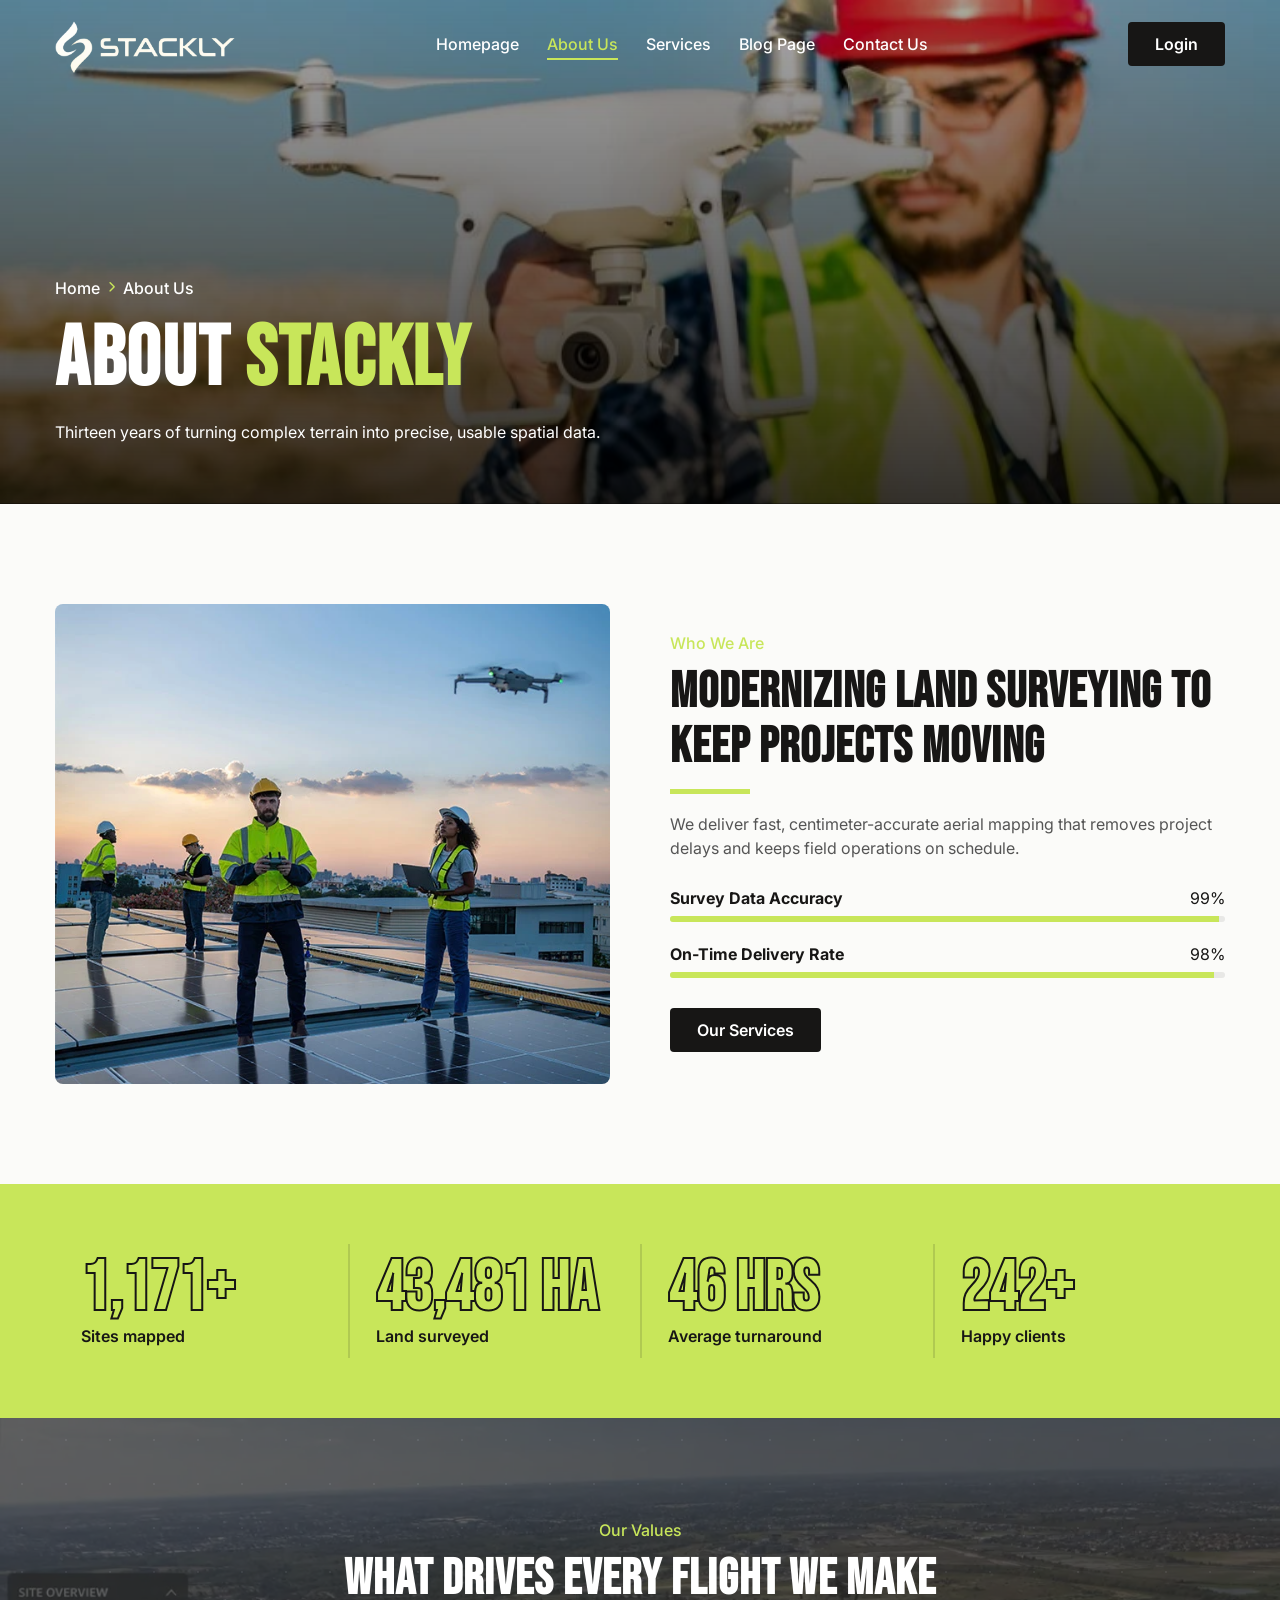
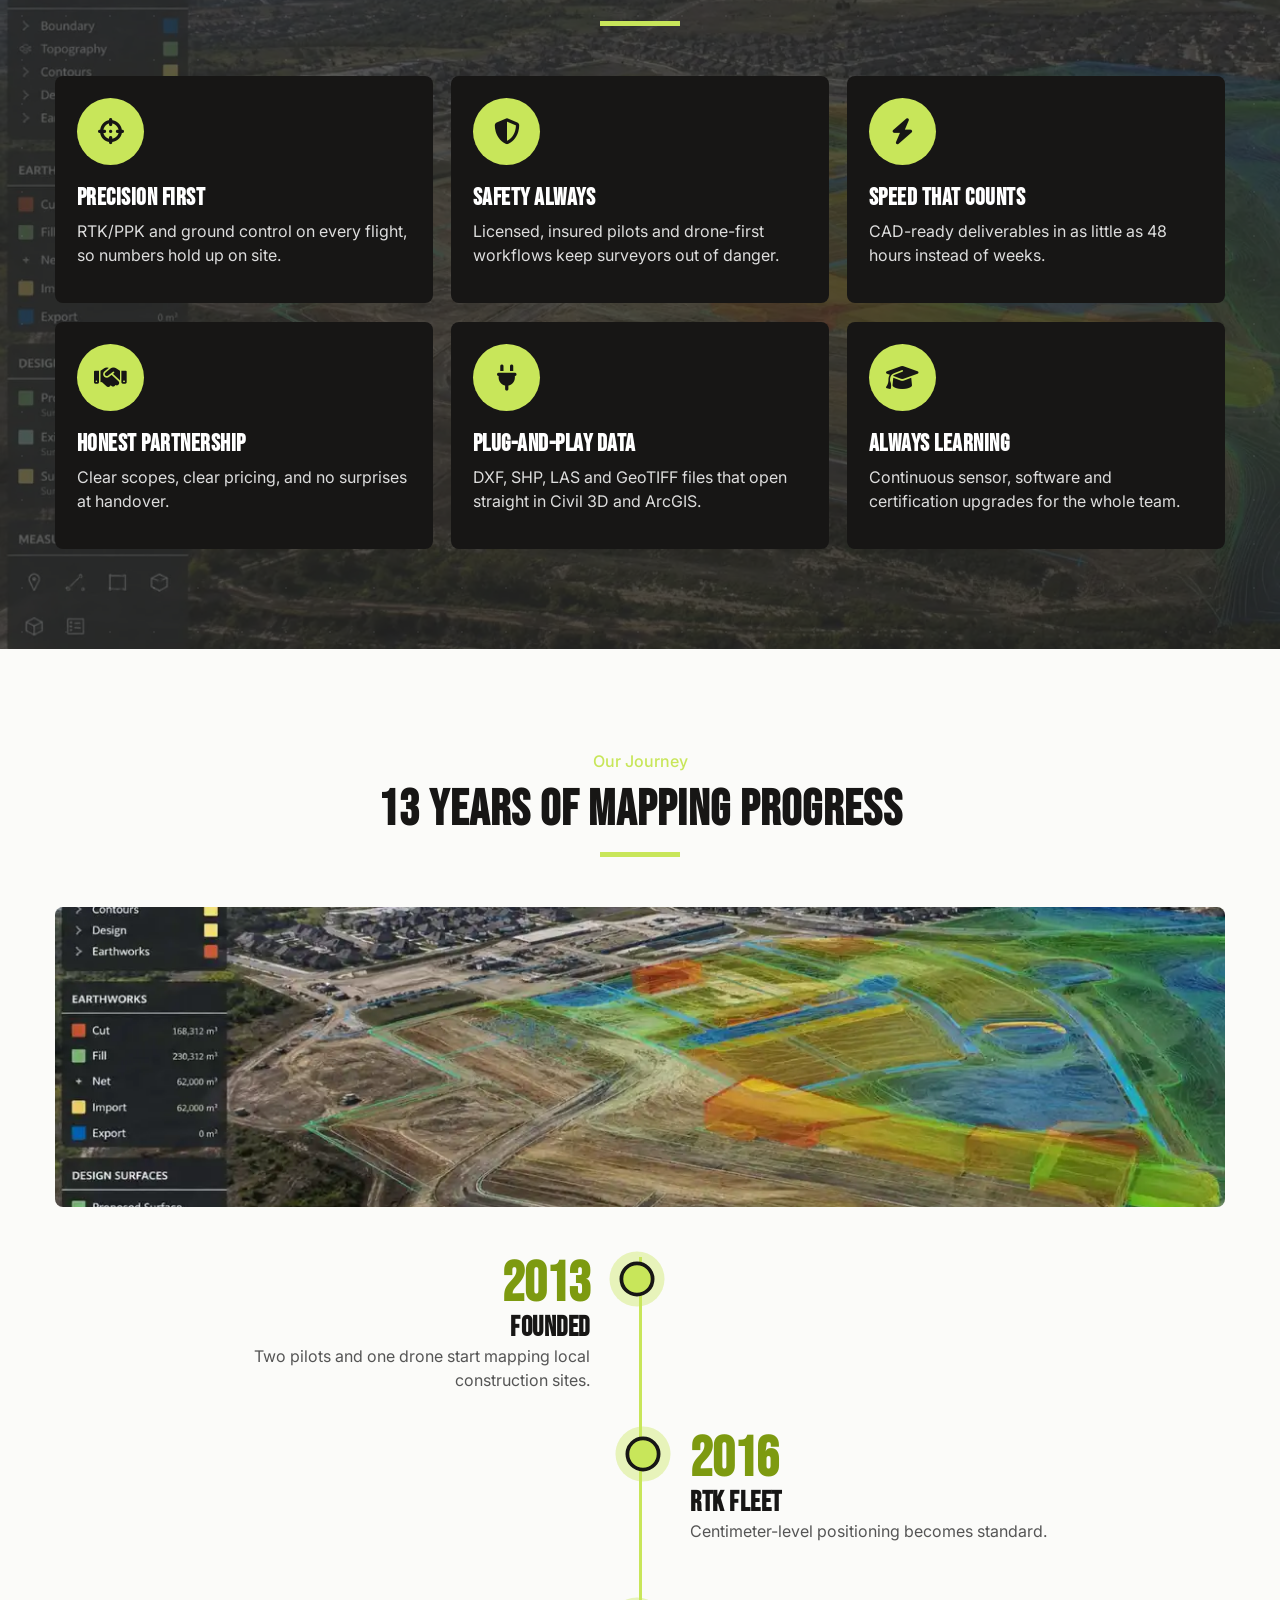
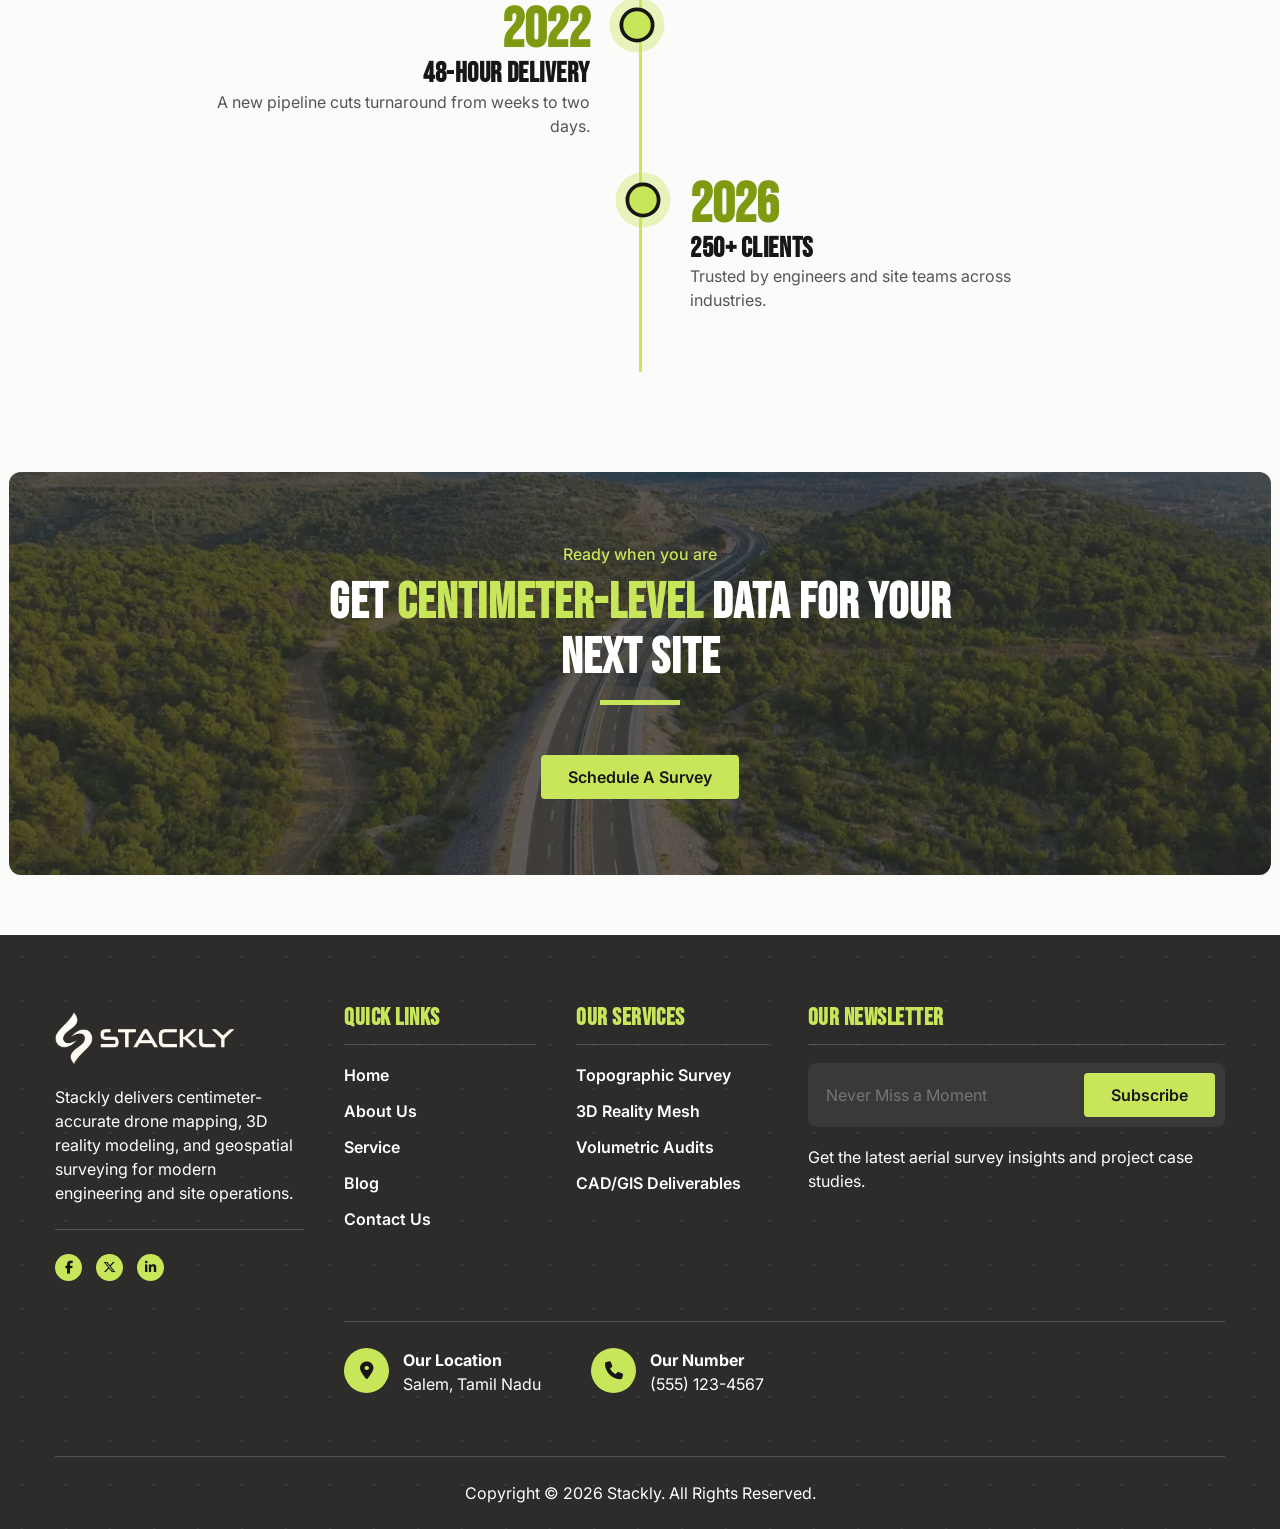
==== commit 636943b4: "final commit" ====
--- a/about.html
+++ b/about.html
@@ -15,7 +15,8 @@
 
 <body class="">
     <header class="nav">
-        <div class="wrap nav-in"><a href="./index.html" class="logo">✦ Stackly</a><button class="burger"
+        <div class="wrap nav-in"><a href="./index.html" class="logo"><img
+                    src="./logo/Untitled design (1)-compressed_11zon.webp" alt=""></a><button class="burger"
                 aria-label="Menu"><i class="fa-solid fa-bars"></i></button>
             <nav class="menu"><a href="./index.html">Homepage</a><a href="./about.html">About Us</a><a
                     href="./service.html">Services</a><a href="./blog.html">Blog Page</a><a
@@ -55,9 +56,7 @@
             </div>
         </div>
     </section>
-    <section class="stats"><img class="bgi mul"
-            src="./aerial%20view%20lands/aerial-view-of-yellow-mining-waste-pools-2026-03-19-23-01-45-utc-compressed.webp"
-            alt="">
+    <section class="stats">
         <div class="wrap sgrid">
             <div><b data-c="1200" data-s="+">1,200+</b><span>Sites mapped</span></div>
             <div><b data-c="45000" data-s=" ha">45,000 ha</b><span>Land surveyed</span></div>
@@ -103,7 +102,7 @@
             <p class="eyebrow">Our Journey</p>
             <h2>13 years of mapping progress</h2>
             <div class="ph wide"><img
-                    src="./drone%20with%20person/wind-turbine-engineers-inspecting-drone-on-wind-fa-2026-03-24-08-59-23-utc-compressed.webp"
+                    src="./aerial view lands/06933247-e378-4c4a-9e70-4e19dfe5c025-2026-09-21-1-compressed.webp"
                     alt="Engineers with survey drone"></div>
             <div class="tl" style="--tl:1">
                 <div class="tl-item"><b>2013</b>
@@ -136,7 +135,8 @@
     </section>
     <footer class="dark dots foot">
         <div class="wrap fgrid">
-            <div><a href="./index.html" class="logo">✦ Stackly</a>
+            <div><a href="./index.html" class="logo"><img src="./logo/Untitled design (1)-compressed_11zon.webp"
+                        alt=""></a>
                 <p>Stackly delivers centimeter-accurate drone mapping, 3D reality modeling, and geospatial surveying for
                     modern engineering and site operations.</p>
                 <div class="soc"><a href="./404.html" aria-label="Facebook"><i
@@ -169,7 +169,7 @@
                 </div>
             </div>
         </div>
-        <p class="copy">Copyright © 2026 Widagdos. All Rights Reserved.</p>
+        <p class="copy">Copyright © 2026 Stackly. All Rights Reserved.</p>
     </footer>
     <script src="inner.js"></script>
 </body>
--- a/style.css
+++ b/style.css
@@ -25,7 +25,12 @@
 .nav{position:fixed;inset:0 0 auto;z-index:20;padding:14px 0;transition:.3s}
 .nav.stuck{background:#171615ee;backdrop-filter:blur(8px)}
 .nav-in{display:flex;align-items:center;justify-content:space-between;gap:20px;color:#fff}
-.logo{font-size:48px;color:#fff}.logo{letter-spacing:0}
+.logo{font-size:48px;color:#fff}.logo{letter-spacing:0;width: 180px;height: 60px;}
+.logo img{
+    width: 100%;
+    height: 60px;
+    object-fit: cover;
+}
 .menu{display:flex;gap:28px;font-weight:500}
 .menu a:hover{color:var(--lime)}
 .burger{display:none;background:none;border:0;color:#fff;font-size:28px}
@@ -110,7 +115,7 @@
 .cta{margin:0 9px;border-radius:12px;padding:70px 0;position:relative}
 .cta-in{display:grid;grid-template-columns:1fr 1fr;gap:30px;align-items:center}
 .cta h2 span{color:var(--lime)}.cta p:not(.eyebrow){margin-bottom:26px}
-.map{font-size:260px;text-align:center;opacity:.55;filter:grayscale(1)}
+.map{font-size:260px;text-align:center;}
 .how{display:grid;grid-template-columns:.8fr 1.4fr;gap:50px}
 .step{background:#f4f4f4;border-radius:var(--r);padding:18px;margin-bottom:18px}
 .sh{display:flex;align-items:center;gap:14px;cursor:pointer}
@@ -156,11 +161,11 @@
 .contact{grid-column:2/-1;display:flex;gap:50px;border-top:1px solid #ffffff30;padding-top:26px}
 .contact>div{display:flex;gap:14px}.contact .ico{width:45px;height:45px;font-size:18px}
 .copy{text-align:center;margin-top:60px;padding:24px 0;border-top:1px solid #ffffff30;max-width:1170px;margin-inline:auto}
-
+#mobile-login{display: none;}
 /* responsive */
 @media(max-width:960px){
- .menu{position:absolute;top:100%;left:0;right:0;flex-direction:column;background:var(--ink);padding:20px;display:none}
- .menu.show{display:flex}.burger{display:block}.nav-in>.btn{display:none}
+ .menu{position:absolute;top:100%;left:0;right:0;flex-direction:column;background:var(--ink);padding:20px;display:none;height: 100vh;}
+ .menu.show{display:flex}.burger{display:block}.nav-in>.btn{display:none} #mobile-login{display: flex;}
  .hero-in,.head-row{flex-direction:column;align-items:flex-start}
  .about,.testi,.cta-in,.how,.faq{grid-template-columns:1fr}
  .collage{height:500px;margin:0 58px 0 58px}.collage .big{width:100%}
@@ -483,7 +488,7 @@
  .step:not(.open):hover{transform:none}
 }
 @media(max-width:560px){
- .logo{font-size:38px}
+ .logo{width: 120px;}
  .collage{height:420px;margin:0 16px 0 44px}
  .collage .small{left:-30px;top:50px;width:140px;height:140px}
  .years{right:-8px;bottom:30px;width:200px;height:140px;padding:16px}
@@ -497,6 +502,7 @@
  .map{font-size:90px}
  .tl-item,.tl-item:nth-child(even){padding-left:48px}
  .sgrid>div{padding:10px 12px}
+ .watch{grid-template-columns: 1fr;margin-top: 20px;}
 }
 
 /* ===== WHY CHOOSE US: transparent PNG drone (no radius, no crop) ===== */
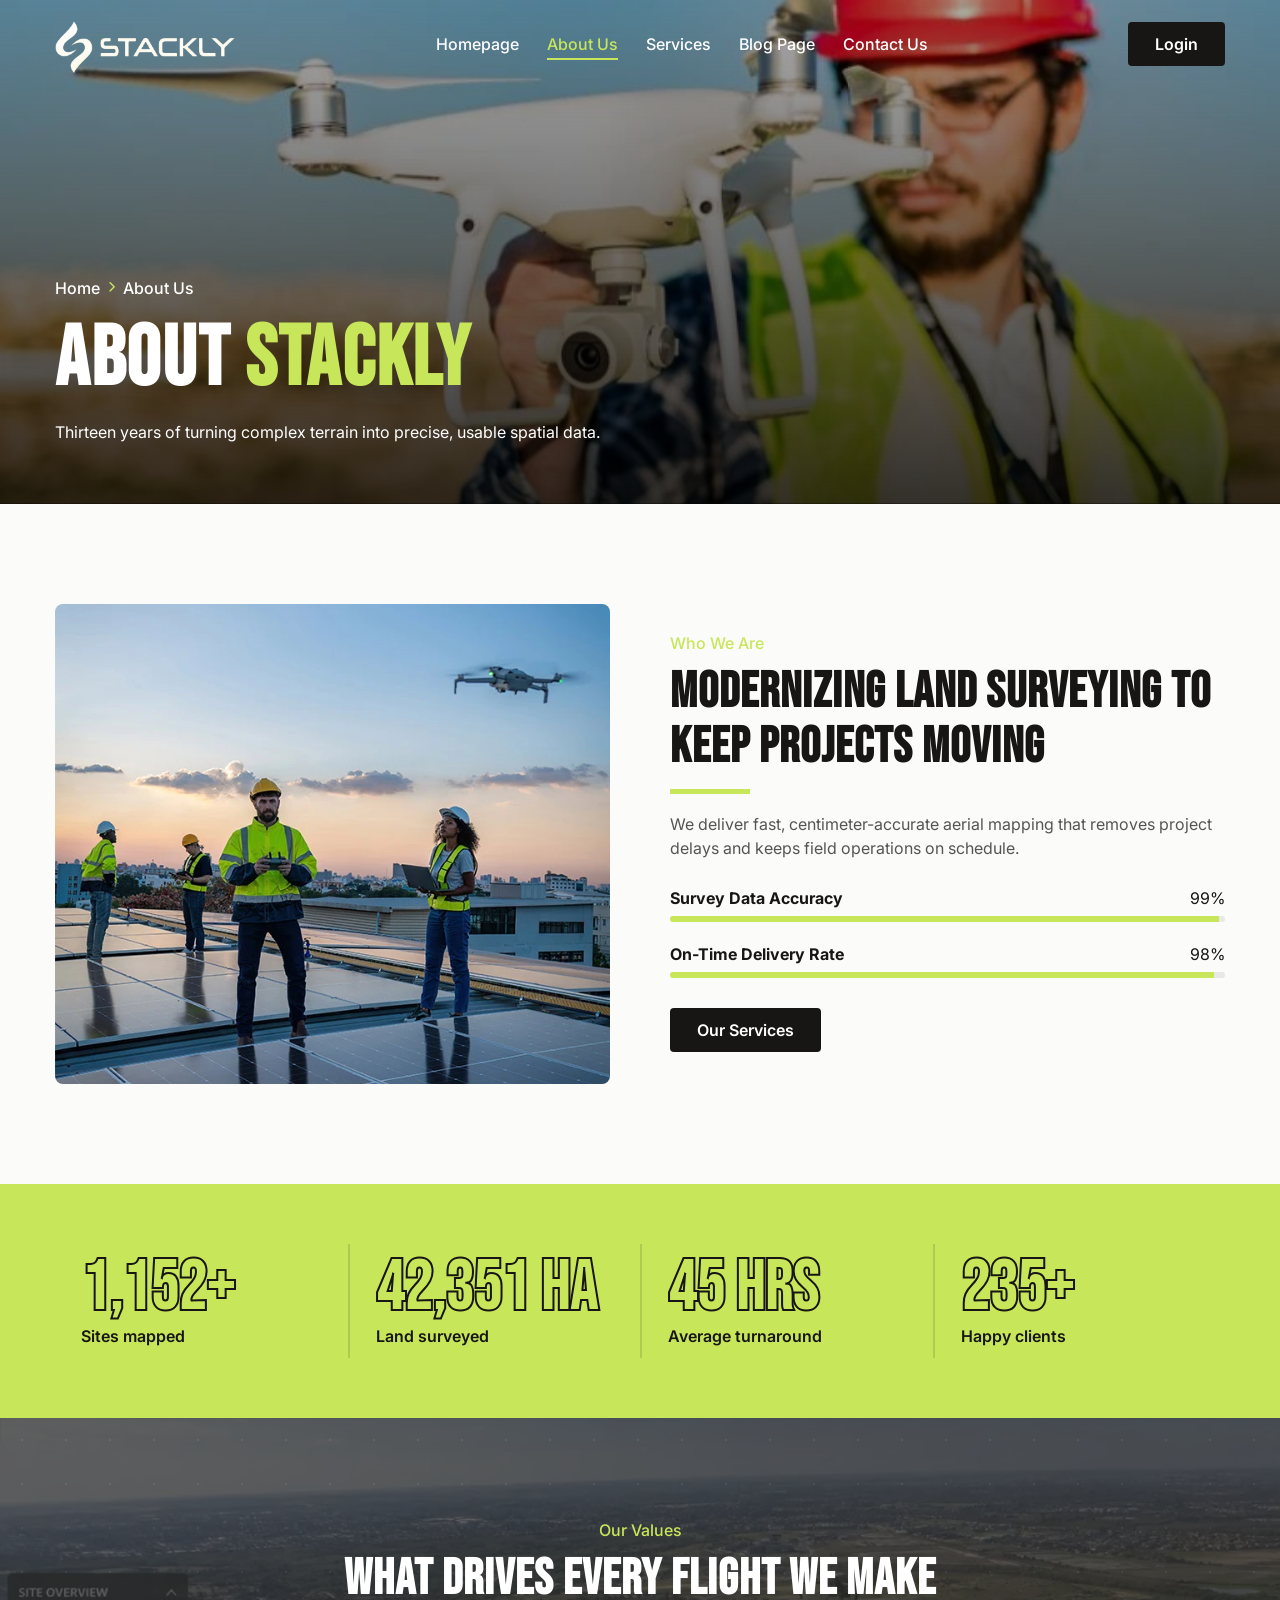
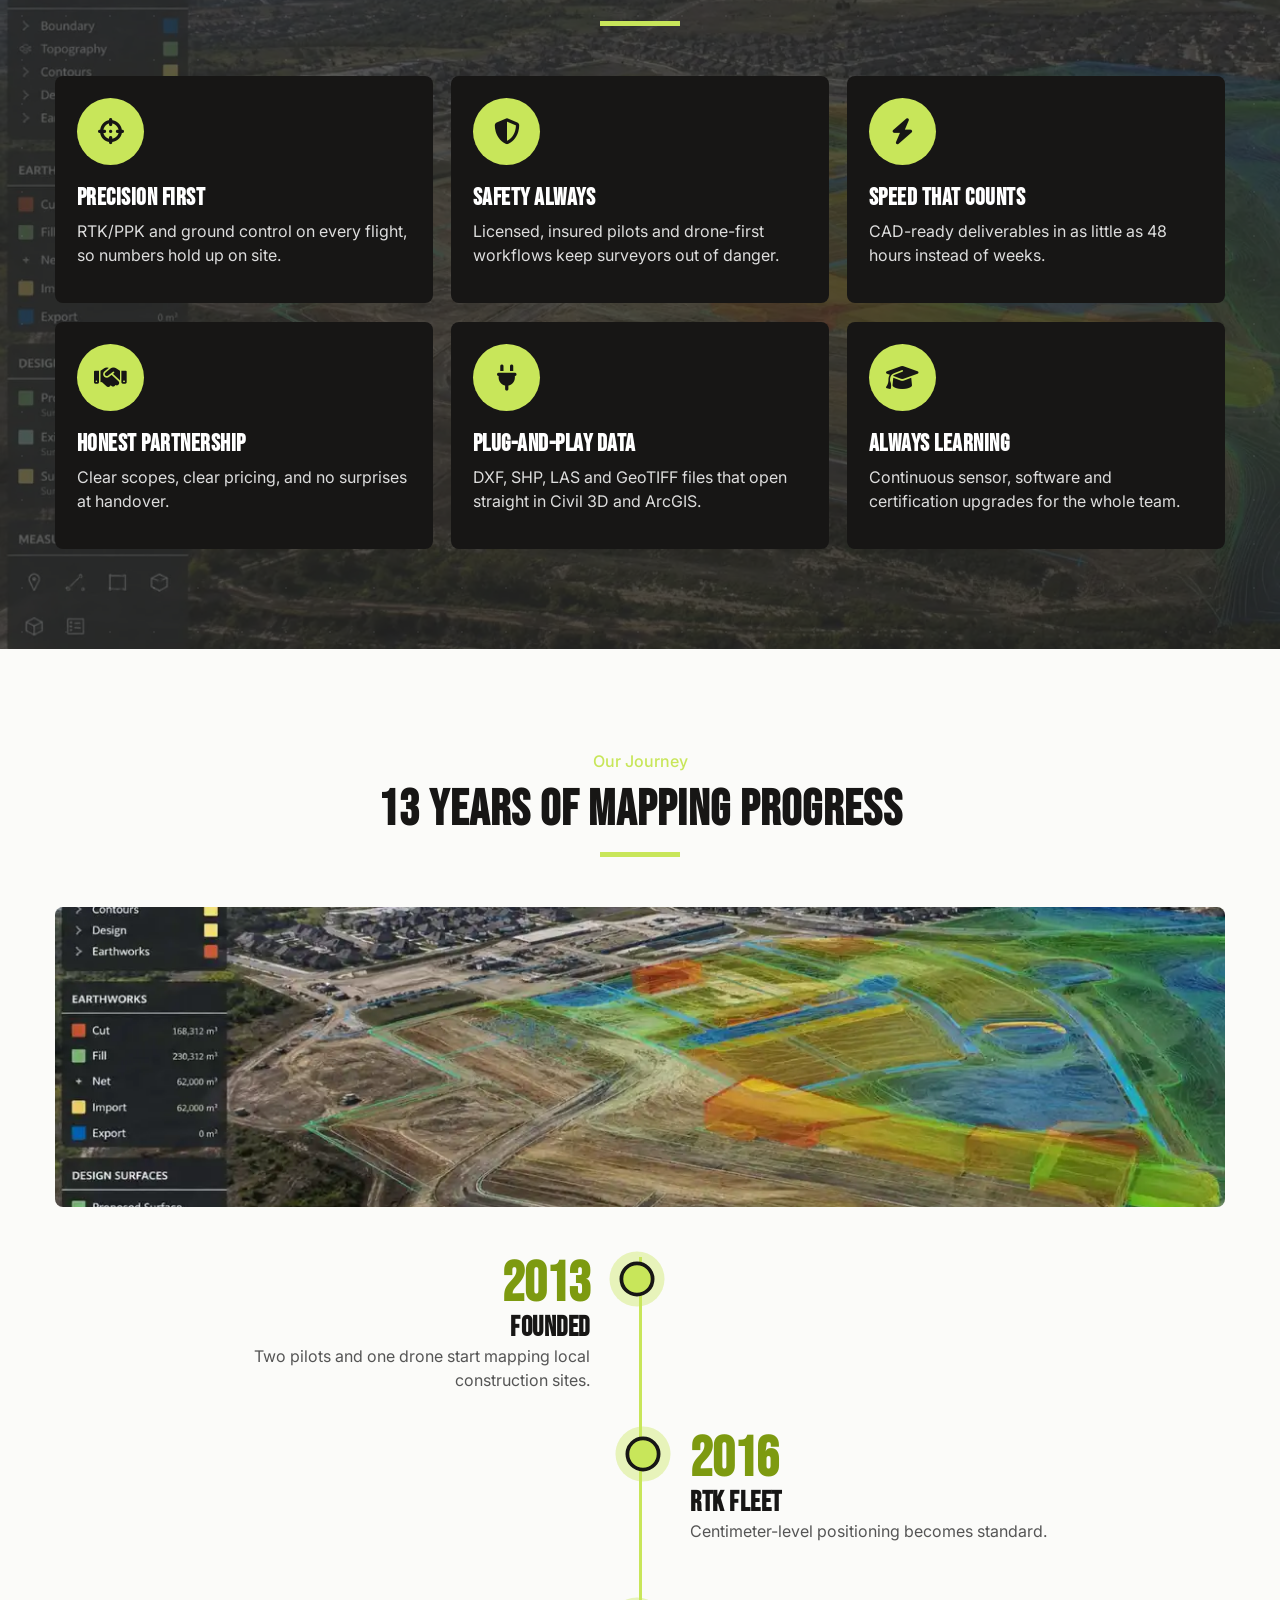
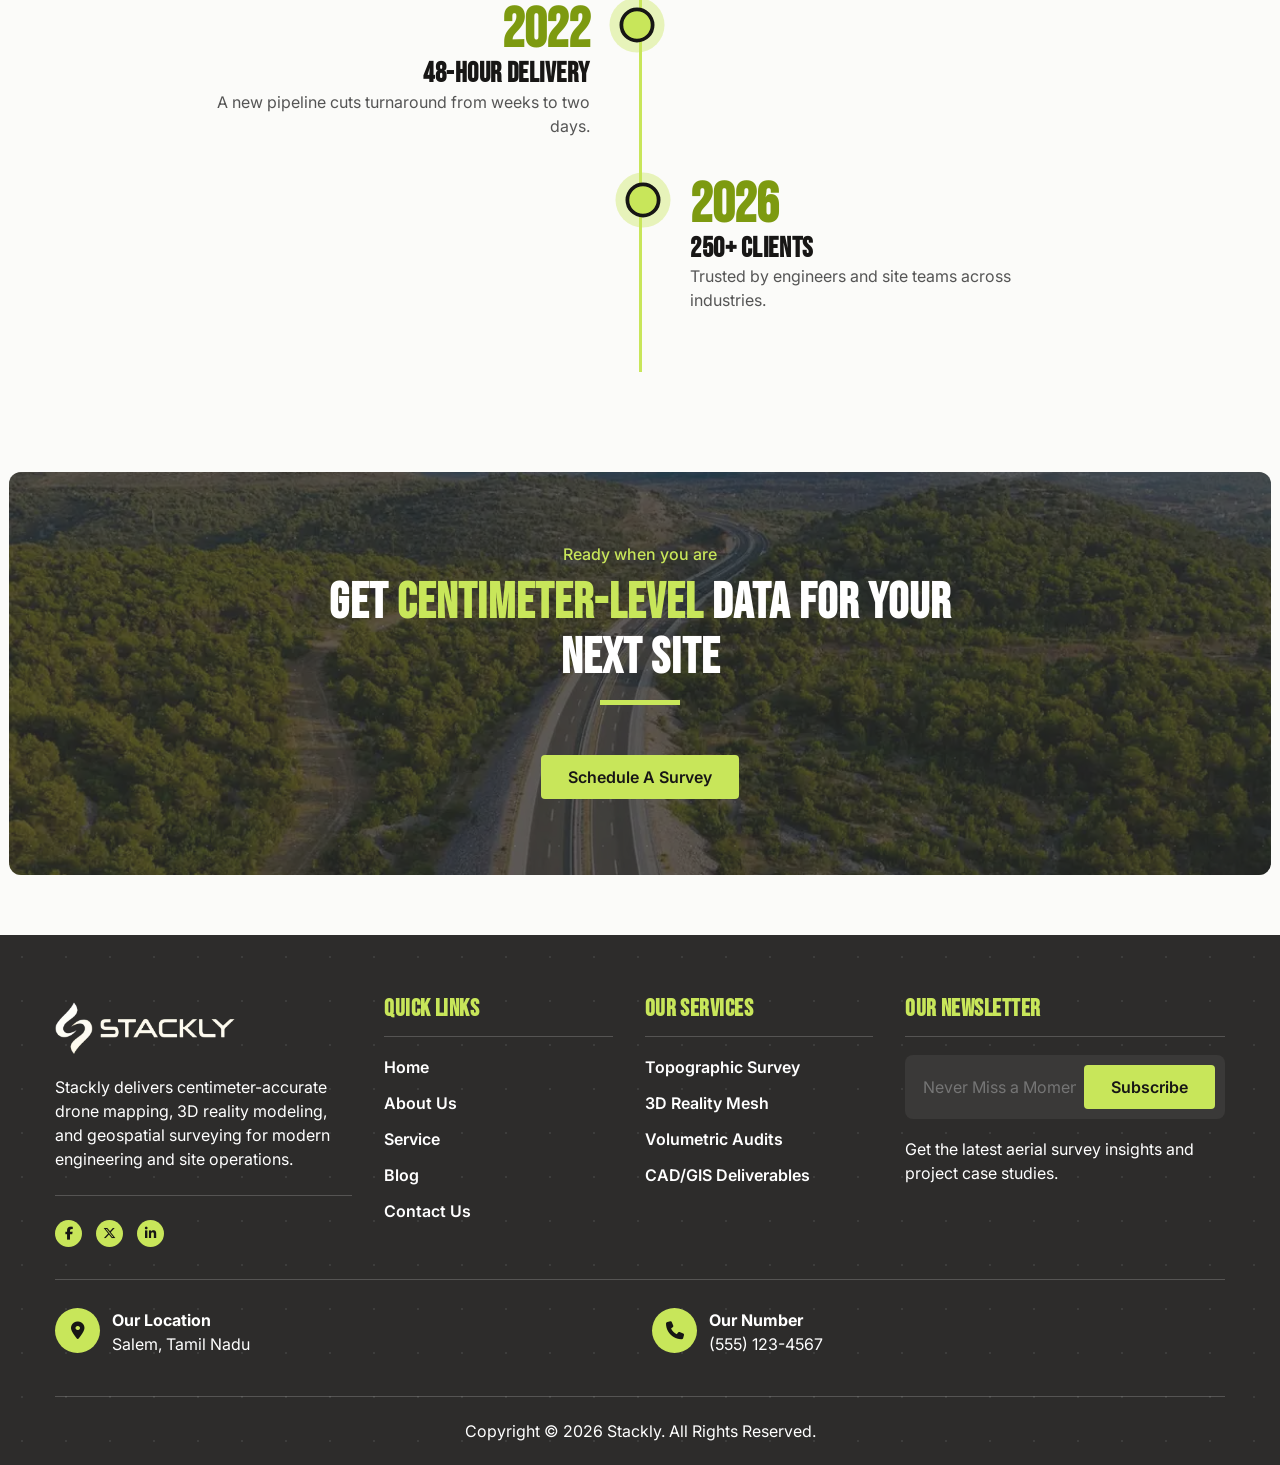
==== commit 3b9a5a5c: "bugs fixed" ====
--- a/about.html
+++ b/about.html
@@ -20,7 +20,10 @@
                 aria-label="Menu"><i class="fa-solid fa-bars"></i></button>
             <nav class="menu"><a href="./index.html">Homepage</a><a href="./about.html">About Us</a><a
                     href="./service.html">Services</a><a href="./blog.html">Blog Page</a><a
-                    href="./contact.html">Contact Us</a></nav><a href="./login.html" class="btn dark">Login</a>
+                    href="./contact.html">Contact Us</a>
+                         <a href="./login.html" class="btn lime" id="mobile-login" style="width:fit-content;">Login</a>
+
+                </nav><a href="./login.html" class="btn dark">Login</a>
         </div>
     </header>
     <section class="pg"><img
--- a/style.css
+++ b/style.css
@@ -506,4 +506,250 @@
 }
 
 /* ===== WHY CHOOSE US: transparent PNG drone (no radius, no crop) ===== */
-.drone img{border-radius:0;aspect-ratio:auto;object-fit:contain;box-shadow:none;background:none;max-width:60%;max-height:100%;width:auto;height:auto;filter:drop-shadow(0 30px 30px #0003)}+.drone img{border-radius:0;aspect-ratio:auto;object-fit:contain;box-shadow:none;background:none;max-width:60%;max-height:100%;width:auto;height:auto;filter:drop-shadow(0 30px 30px #0003)}
+
+
+/* ===== RESPONSIVE FOOTER FIX ===== */
+
+.foot {
+    padding: 60px 0 0;
+    overflow-x: clip;
+}
+
+.fgrid {
+    display: grid;
+    grid-template-columns: 1.3fr 1fr 1fr 1.4fr;
+    gap: 32px;
+    width: 100%;
+    min-width: 0;
+}
+
+.fgrid > div {
+    min-width: 0;
+    overflow-wrap: anywhere;
+}
+
+.fgrid .logo {
+    display: inline-block;
+    max-width: 100%;
+}
+
+.fgrid p,
+.fgrid a {
+    overflow-wrap: anywhere;
+    word-break: normal;
+}
+
+.fgrid h5 {
+    font-size: 24px;
+    line-height: 1.2;
+}
+
+.news {
+    display: flex;
+    align-items: center;
+    gap: 8px;
+    width: 100%;
+    min-width: 0;
+}
+
+.news input {
+    flex: 1 1 0;
+    width: 0;
+    min-width: 0;
+}
+
+.news button,
+.news .btn {
+    flex: 0 0 auto;
+    max-width: 100%;
+}
+
+.contact {
+    grid-column: 1 / -1;
+    display: grid;
+    grid-template-columns: repeat(2, minmax(0, 1fr));
+    gap: 24px;
+    width: 100%;
+    min-width: 0;
+    padding-top: 28px;
+}
+
+.contact > div {
+    display: flex;
+    align-items: flex-start;
+    gap: 12px;
+    min-width: 0;
+}
+
+.contact > div > div,
+.contact > div > p,
+.contact > div > a {
+    min-width: 0;
+    overflow-wrap: anywhere;
+}
+
+.contact .ico {
+    flex: 0 0 45px;
+    width: 45px;
+    height: 45px;
+}
+
+.copy {
+    width: calc(100% - 40px);
+    max-width: 1170px;
+    margin: 40px auto 0;
+    padding: 22px 0;
+    overflow-wrap: anywhere;
+    text-align: center;
+}
+
+/* Tablets and smaller laptops */
+@media (max-width: 960px) {
+    .foot {
+        padding-top: 48px;
+    }
+
+    .fgrid {
+        grid-template-columns: repeat(2, minmax(0, 1fr));
+        gap: 36px 24px;
+    }
+
+    .contact {
+        grid-template-columns: repeat(2, minmax(0, 1fr));
+        gap: 22px;
+    }
+}
+
+/* Mobile: 425px, 375px and 320px */
+@media (max-width: 560px) {
+    .foot {
+        padding-top: 40px;
+    }
+
+    .foot > .wrap {
+        padding-left: 16px;
+        padding-right: 16px;
+    }
+
+    .fgrid {
+        grid-template-columns: minmax(0, 1fr);
+        gap: 30px;
+    }
+
+    .fgrid > div {
+        width: 100%;
+        max-width: 100%;
+    }
+
+    .fgrid > div:first-child .logo {
+        width: 120px;
+        max-width: 100%;
+        height: 50px;
+        font-size: 36px;
+    }
+
+    .fgrid .logo img {
+        width: 100%;
+        height: 100%;
+        object-fit: cover;
+    }
+
+    .fgrid h5 {
+        font-size: 22px;
+        margin-bottom: 14px;
+        padding-bottom: 10px;
+    }
+
+    .fgrid a:not(.btn):not(.logo) {
+        margin-bottom: 10px;
+    }
+
+    .fgrid > div:first-child p {
+        margin: 12px 0 18px;
+        padding-bottom: 18px;
+    }
+
+    .soc {
+        flex-wrap: wrap;
+        gap: 12px;
+    }
+
+    .news {
+        gap: 6px;
+        padding: 8px;
+    }
+
+    .news input {
+        font-size: 14px;
+        padding-left: 4px;
+    }
+
+    .news .btn,
+    .news button {
+        padding: 10px 12px;
+        font-size: 14px;
+    }
+
+    .contact {
+        grid-column: 1 / -1;
+        grid-template-columns: minmax(0, 1fr);
+        gap: 22px;
+        padding-top: 24px;
+    }
+
+    .contact > div {
+        gap: 12px;
+    }
+
+    .contact .ico {
+        flex-basis: 40px;
+        width: 40px;
+        height: 40px;
+        font-size: 16px;
+    }
+
+    .copy {
+        width: 100%;
+        margin-top: 30px;
+        padding: 20px 0;
+        font-size: 13px;
+    }
+}
+
+/* Extra-small screens: 320px */
+@media (max-width: 350px) {
+    .foot > .wrap {
+        padding-left: 12px;
+        padding-right: 12px;
+    }
+
+    .fgrid {
+        gap: 26px;
+    }
+
+    .fgrid h5 {
+        font-size: 20px;
+    }
+
+    .news {
+        gap: 4px;
+        padding: 6px;
+    }
+
+    .news input {
+        font-size: 13px;
+    }
+
+    .news .btn,
+    .news button {
+        padding: 9px 8px;
+        font-size: 12px;
+    }
+
+    .contact .ico {
+        flex-basis: 36px;
+        width: 36px;
+        height: 36px;
+    }
+}
